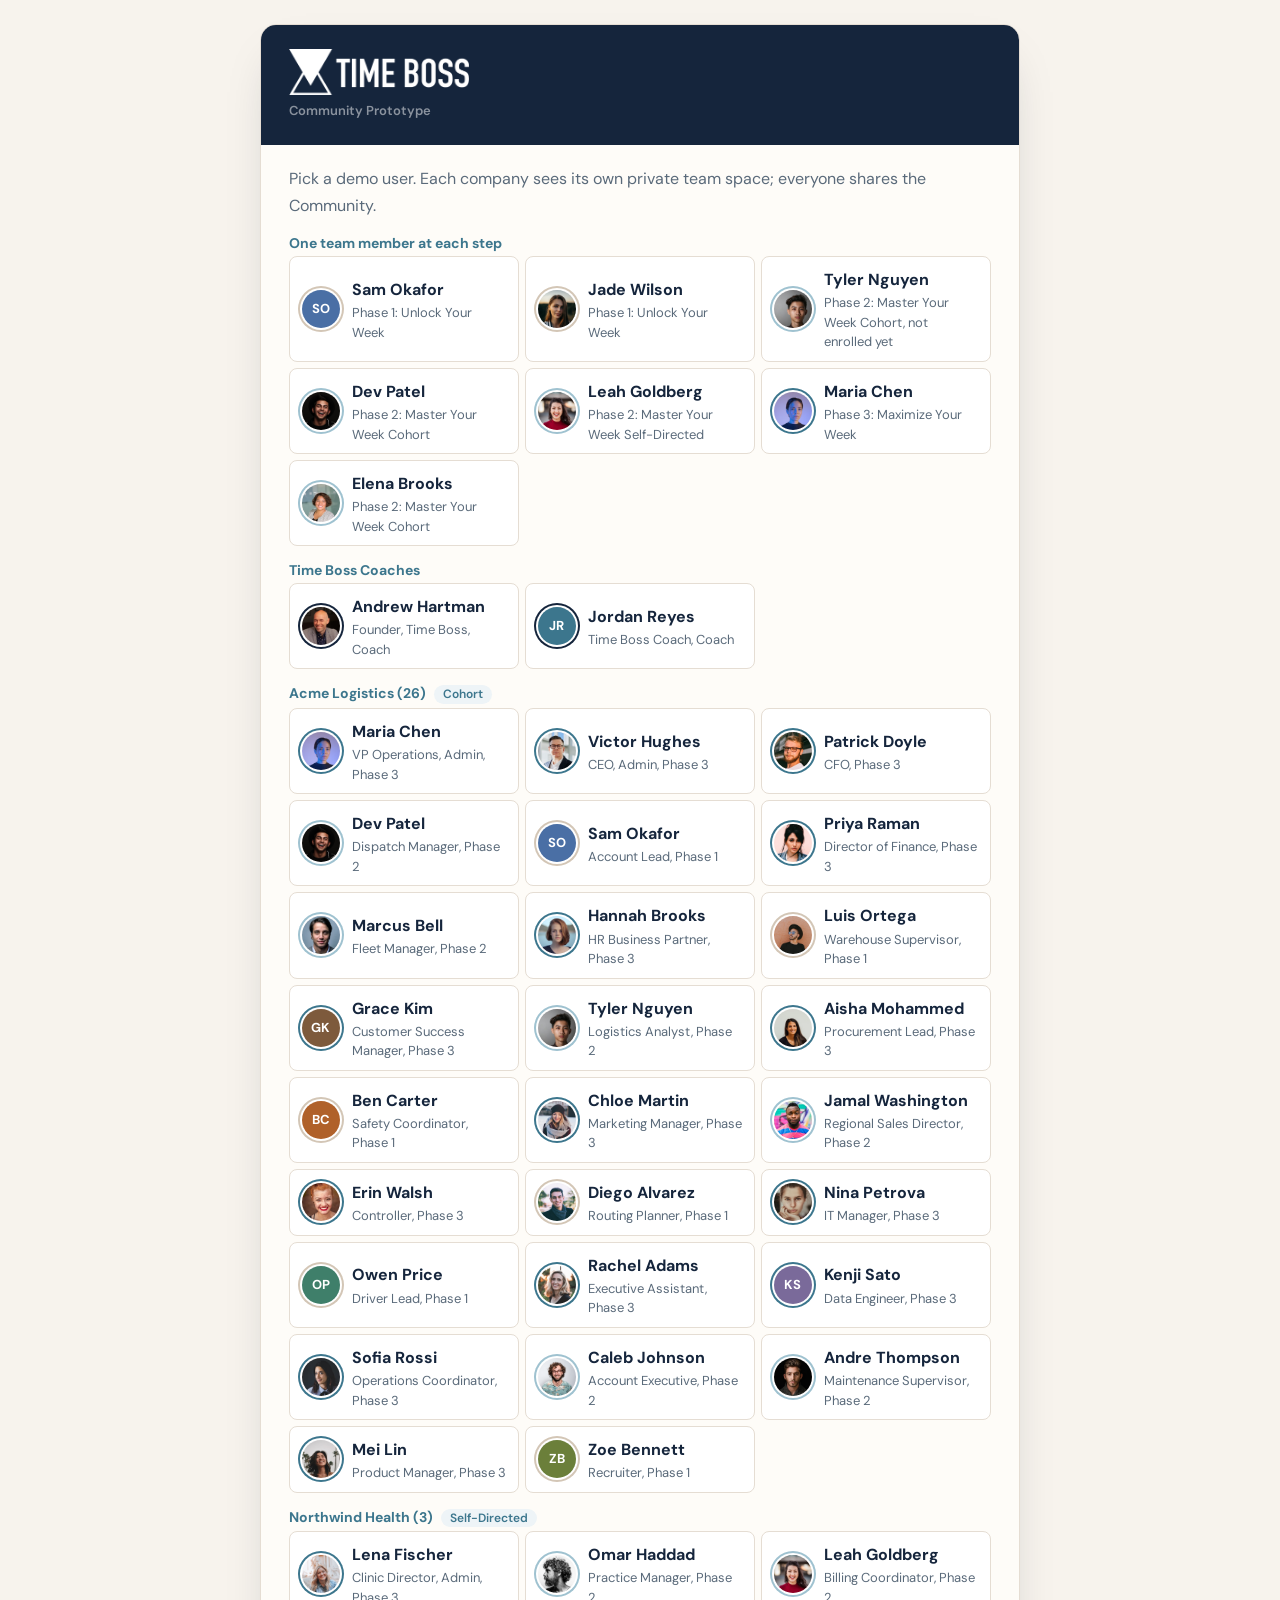
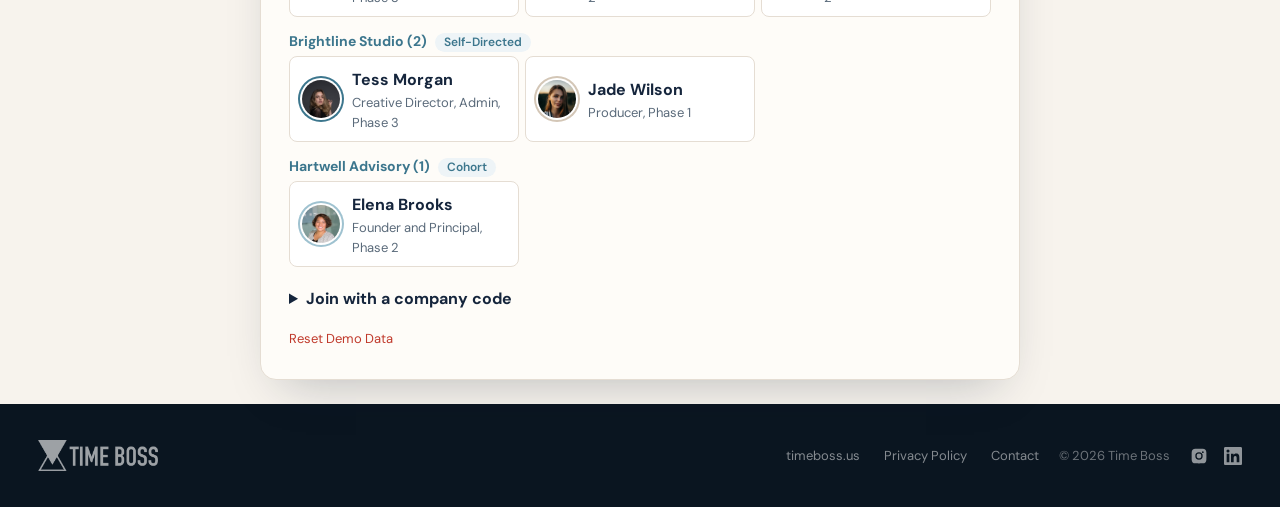
==== timeboss-lms/index.html @ 1c485ba9 "Bump asset version for publish Co-Authored-By: Claude Opus 5.5 <noreply@anthropic.com>" ====
<!doctype html>
<html lang="en">
<head>
  <meta charset="utf-8">
  <meta name="viewport" content="width=device-width, initial-scale=1">
  <title>Time Boss Community, Option C</title>
  <meta name="description" content="Time Boss community, courses, live events, and planning tools. Prototype.">
  <!-- Same favicons as www.timeboss.us -->
  <link rel="icon" type="image/png" sizes="32x32" href="assets/favicon-32x32.png">
  <link rel="icon" type="image/png" sizes="16x16" href="assets/favicon-16x16.png">
  <link rel="apple-touch-icon" sizes="180x180" href="assets/apple-touch-icon.png">
  <link rel="preconnect" href="https://fonts.googleapis.com">
  <link rel="preconnect" href="https://fonts.gstatic.com" crossorigin>
  <link href="https://fonts.googleapis.com/css2?family=Playfair+Display:ital,wght@0,700;0,800;1,700;1,800&family=DM+Sans:ital,opsz,wght@0,9..40,300..700;1,9..40,300..400&display=swap" rel="stylesheet">
  <link rel="stylesheet" href="styles.css?v=8c0fc69">
</head>
<body>
  <div id="app"></div>
  <div id="toast" role="status"></div>
  <script src="data.js?v=8c0fc69"></script>
  <script src="app.js?v=8c0fc69"></script>
</body>
</html>
---- timeboss-lms/styles.css ----
/* Brand tokens matched to the live site (www.timeboss.us/styles.css, "Editorial Warmth" v4) */
:root {
  --gap: 27px; /* space between containers */
  --bg: #F7F3ED;
  --card: #FEFCF8;
  --ink: #15253c;
  --heading: #15253c;
  --muted: #5a6a7a;
  --line: #E5DDD3;
  --line-strong: #d3c6b6;
  --navy: #15253c;
  --navy-deep: #0a1520;
  --navy-2: #1f2f44;
  --teal: #3c768d;
  --teal-2: #9fc2d0;
  --teal-hover: #4a8aa3;
  --teal-soft: #EEF4F7;
  --warm-accent: #E8D9C8;
  --paper: #F5EFE4;
  --good: #3c768d;
  --danger: #c0392b;
  --radius: 16px;
  --font-body: "DM Sans", system-ui, sans-serif;
  --font-head: "Playfair Display", Georgia, serif;
  --font-label: var(--font-body);
  --shadow: 0 1px 2px rgba(14, 27, 46, .04);
  --shadow-hover: 0 22px 48px -22px rgba(14, 27, 46, .28);
}
* { box-sizing: border-box; }
body { margin: 0; font: 16px/1.7 var(--font-body); color: var(--ink); background: var(--bg); -webkit-font-smoothing: antialiased; }
a { color: var(--teal); text-decoration: none; }
/* The serif headline face is for page titles (h1) only; every other heading uses the sans */
h1, h2, h3, h4 { margin: 0 0 .3em; line-height: 1.2; color: var(--heading); font-family: var(--font-body); font-weight: 700; letter-spacing: -.01em; }
h1 { font-family: var(--font-head); line-height: 1.15; font-size: clamp(28px, 3.4vw, 44px); font-weight: 800; }
h3 { font-size: 18px; font-weight: 700; }
h4 { font-weight: 700; font-family: var(--font-body); letter-spacing: 0; }
p { margin: 0 0 .8em; }
small { display: block; font-size: 13px; color: var(--muted); line-height: 1.5; }
.muted { color: var(--muted); }
.center { text-align: center; }
.sm { font-size: 13px; }
.grow { flex: 1; }
.row { display: flex; gap: 10px; align-items: center; flex-wrap: wrap; }
.between { justify-content: space-between; }
.stack { display: grid; gap: 8px; }
.eyebrow { display: inline-block; font-size: 14px; font-weight: 600; color: var(--teal); margin-bottom: 10px; }
.ic { width: 20px; height: 20px; stroke: currentColor; fill: none; stroke-width: 1.6; stroke-linecap: round; stroke-linejoin: round; flex: none; }

/* layout */
#app:not(.logged-out) { display: grid; grid-template-columns: 288px 1fr; min-height: 100vh; }
/* Wide screens: the sidebar and content stay together as one centered column, like x.com */
@media (min-width: 761px) { #app:not(.logged-out) { max-width: 1488px; margin: 0 auto; } }
/* Past that width, paint the gap left of the sidebar navy so the sidebar reaches the screen edge */
@media (min-width: 1489px) {
  body:has(#app:not(.logged-out)) { background: linear-gradient(to right, var(--navy) calc((100% - 1488px) / 2 + 1px), var(--bg) 0); }
  /* and carry the footer band to the right edge */
  html { overflow-x: clip; }
  .site-footer { position: relative; }
  .site-footer::after { content: ""; position: absolute; top: 0; bottom: 0; left: 100%; width: calc((100vw - 1488px) / 2); background: var(--navy-deep); }
}
.content { display: flex; flex-direction: column; min-width: 0; }
.topbar { display: none; }
.sidebar { background: var(--navy); color: rgba(255, 255, 255, .7); padding: 34px 14px 16px; position: sticky; top: 0; height: 100vh; overflow-y: auto; display: flex; flex-direction: column; gap: 14px; }
.brand { display: flex; gap: 10px; align-items: center; color: #fff; }
.brand b { display: block; font-family: var(--font-label); font-size: 17px; font-weight: 800; letter-spacing: .08em; line-height: 1.1; }
.brand small { color: rgba(255, 255, 255, .5); font-size: 12px; letter-spacing: .04em; }
.brand .logo { width: 36px; height: 36px; border-radius: 8px; background: var(--teal); display: grid; place-items: center; color: #fff; }
.brand .logo .ic { width: 22px; height: 22px; }
.brand-wrap { padding: 0 6px; margin-bottom: 16px; }
/* Let the sidebar scroll rather than squeeze (and clip) the cards inside it */
.sidebar > * { flex-shrink: 0; }
@supports (height: 100dvh) { .sidebar { height: 100dvh; } }
.brand-img { width: 160px; height: auto; display: block; }
.brand-sub { color: rgba(255, 255, 255, .5); font-size: 13px; font-weight: 600; margin-top: 6px; }
.login-top { background: var(--navy); margin: -28px -28px 20px; padding: 24px 28px; }
.login-top .brand-img { width: 180px; }
nav { display: grid; gap: 2px; }
nav a { color: rgba(255, 255, 255, .7); padding: 9px 14px; border-radius: 100px; display: flex; gap: 12px; align-items: center; font-weight: 500; font-size: 15px; line-height: 1.3; }
nav a .ic { color: var(--teal-2); }
nav a span { overflow: hidden; text-overflow: ellipsis; white-space: nowrap; }
nav a:hover { background: rgba(255, 255, 255, .06); color: #fff; }
nav a.active { background: var(--teal); color: #fff; }
nav a.active .ic { color: #fff; }
.navlabel { font-size: 13px; font-weight: 600; color: rgba(255, 255, 255, .45); margin: 14px 12px 4px; }
.me { display: flex; gap: 10px; align-items: center; border-top: 1px solid rgba(255, 255, 255, .08); padding-top: 14px; margin-top: auto; }
.me b { color: #fff; display: block; font-size: 14px; }
.me small { color: rgba(255, 255, 255, .5); font-size: 12px; }
.me button { margin-left: auto; color: rgba(255, 255, 255, .7); }
main { padding: 36px clamp(16px, 3vw, 48px) 64px; max-width: 1200px; width: 100%; flex: 1; }

/* components */
.card { background: var(--card); border: 1px solid var(--line); border-radius: var(--radius); padding: 24px; box-shadow: var(--shadow); margin-bottom: var(--gap); transition: border-color .2s, box-shadow .2s; }
.grid { display: grid; gap: var(--gap); margin-bottom: var(--gap); }
.grid > .card { margin: 0; }
.grid.two { grid-template-columns: repeat(2, minmax(0, 1fr)); }
.grid.three { grid-template-columns: repeat(3, minmax(0, 1fr)); }
.grid.stats { grid-template-columns: repeat(4, minmax(0, 1fr)); }
.page-head { display: flex; justify-content: space-between; align-items: flex-end; gap: 16px; margin-bottom: 24px; }
.section { font-size: 15px; font-weight: 700; color: var(--heading); margin: 36px 0 14px; }
.back { display: inline-block; margin-bottom: 14px; font-weight: 700; }

.btn, button { font: inherit; cursor: pointer; border: 0; }
/* .btn = site .btn-primary (navy pill, teal hover); .btn.accent = site .btn-white for dark panels */
.btn { display: inline-flex; align-items: center; gap: 6px; background: var(--navy); color: #fff; padding: 12px 26px; border-radius: 100px; font-weight: 600; font-size: 15px; transition: background .2s; }
.btn:hover { background: var(--teal); }
.btn.accent { background: #fff; color: var(--navy); font-weight: 700; }
.btn.accent:hover { background: var(--teal-soft); }
.btn.big { padding: 16px 36px; font-size: 15px; }
.btn.sm { padding: 8px 18px; font-size: 13.5px; }
.btn.ghost, button.ghost { background: transparent; color: var(--heading); border: 1px solid var(--line-strong); padding: 10px 22px; border-radius: 100px; font-weight: 600; }
.btn.ghost:hover, button.ghost:hover { background: var(--teal-soft); }
button.ghost.sm { padding: 5px 14px; font-size: 13px; }
.sidebar button.ghost { border-color: rgba(255, 255, 255, .2); color: rgba(255, 255, 255, .7); }
.sidebar button.ghost:hover { background: rgba(255, 255, 255, .08); }
.danger { color: var(--danger) !important; }
button.link { background: none; padding: 0; margin-top: 16px; font-size: 13px; }
.liked { color: var(--danger) !important; border-color: #ecc3be !important; }

input, textarea, select { font: inherit; font-size: 15px; width: 100%; padding: 11px 13px; border: 1px solid var(--line); border-radius: 8px; background: #fff; color: var(--ink); }
input:focus, textarea:focus, select:focus { outline: 3px solid rgba(60, 118, 141, .14); border-color: var(--teal); }
label { display: block; font-weight: 700; font-size: 14px; color: var(--heading); margin-bottom: 16px; }
label input, label textarea { margin-top: 6px; font-weight: 400; }
input[type=range] { padding: 0; accent-color: var(--teal); border: 0; }
output { color: var(--teal); font-weight: 900; }

.avatar { width: 38px; height: 38px; border-radius: 50%; display: inline-grid; place-items: center; color: #fff; font-size: 13px; font-weight: 700; flex: none; letter-spacing: .02em; }
.avatar.sm { width: 24px; height: 24px; font-size: 10px; vertical-align: middle; }
.avatar.lg { width: 64px; height: 64px; font-size: 22px; }
.avatar.ring-p1 { box-shadow: 0 0 0 2px var(--gap, var(--card)), 0 0 0 4px #d3c6b6; }
.avatar.ring-p2 { box-shadow: 0 0 0 2px var(--gap, var(--card)), 0 0 0 4px var(--teal-2); }
.avatar.ring-p3 { box-shadow: 0 0 0 2px var(--gap, var(--card)), 0 0 0 4px var(--teal); }
.avatar.ring-coach { box-shadow: 0 0 0 2px var(--gap, var(--card)), 0 0 0 4px var(--navy); }
.avatar.sm.ring-coach { box-shadow: 0 0 0 1.5px var(--gap, var(--card)), 0 0 0 3px var(--navy); }
.topbar .avatar.ring-coach, .sidebar .avatar.ring-coach, .prompt-card .avatar.ring-coach { box-shadow: 0 0 0 2px var(--navy), 0 0 0 4px rgba(255, 255, 255, .7); }
.avatar.sm[class*="ring-p"] { box-shadow: 0 0 0 1.5px var(--gap, var(--card)), 0 0 0 3px var(--ring, #d3c6b6); }
.avatar.sm.ring-p2 { --ring: var(--teal-2); }
.avatar.sm.ring-p3 { --ring: var(--teal); }
.sidebar .avatar, .prompt-card .avatar, .topbar .avatar { --gap: var(--navy); }
.login .avatar { --gap: #fff; }
.tag { display: inline-block; font-size: 13px; font-weight: 600; padding: 3px 10px; border-radius: 100px; background: var(--teal-soft); color: var(--teal); margin-left: 6px; }
.tag.core { background: var(--navy); color: #fff; margin: 0; }
.tag.mini { margin: 0; }

.bar { height: 6px; background: var(--warm-accent); border-radius: 100px; overflow: hidden; margin: 12px 0 6px; }
.bar span { display: block; height: 100%; background: var(--teal); border-radius: 100px; transition: width .4s; }
.bar.thin { height: 5px; margin: 0; }

.stat b { display: block; font-family: var(--font-body); font-size: clamp(36px, 3.6vw, 48px); font-weight: 800; color: var(--navy); margin: 2px 0 4px; letter-spacing: -.02em; line-height: 1.05; font-variant-numeric: lining-nums; }
.stat .chain { margin: 4px 0 8px; }
.stat .streak-num { display: flex; align-items: baseline; gap: 10px; }
.stat .streak-num span { font-size: 15px; color: var(--muted); }
.stat > span.muted { font-size: 14px; font-weight: 600; color: var(--muted); }
.stat .bar { margin: 6px 0; }
.stat b.stat-word { font-size: clamp(24px, 2.4vw, 32px); margin: 10px 0 8px; }
.stat b.peace-tag.p1 { color: var(--muted); }
.prompt-card { background: var(--navy); color: #fff; border: 0; }
.prompt-card h3, .prompt-card h4 { color: #fff; margin: 8px 0 12px; }
.prompt-card .eyebrow { color: var(--teal-2); }
.prompt-card .muted { color: rgba(255, 255, 255, .55); }
.prompt-card .btn.ghost { color: #fff; border-color: rgba(255, 255, 255, .28); }
.prompt-card .btn.ghost:hover { background: var(--navy-2); }

.list { list-style: none; margin: 4px 0 14px; padding: 0; }
.list li { padding: 10px 0; border-bottom: 1px solid var(--line); }
.list li b { color: var(--heading); }
.list li:last-child { border: 0; }


/* feed */
.feed-wrap { display: grid; grid-template-columns: minmax(0, 1fr) 310px; grid-template-rows: auto 1fr; grid-template-areas: "main glb" "main side"; column-gap: var(--gap); align-items: start; }
.feed-main { grid-area: main; min-width: 0; }
.feed-glb { grid-area: glb; }
.side { grid-area: side; }
/* Community leaderboard: always open beside the feed; collapsed at the top on phones */
.glb-toggle { display: flex; align-items: baseline; gap: 10px; width: 100%; padding: 0; border: 0; background: none; text-align: left; font: inherit; color: inherit; cursor: default; }
.glb-toggle h3 { margin: 0 0 10px; }
.glb-title { display: grid; gap: 2px; }
.glb-toggle .muted { display: none; font-size: 13px; }
.glb-chev { display: none; margin-left: auto; transition: transform .2s; }
.glb .lb-cols { grid-template-columns: 1fr; gap: 6px; }
.lb .grow small { display: block; font-size: 12px; color: var(--muted); font-weight: 500; }
.post-head { display: flex; gap: 12px; align-items: center; margin-bottom: 12px; }
.post-head b { margin-right: 2px; color: var(--heading); }
.post-body p:last-child { margin: 0; }
.post-actions { display: flex; gap: 12px; align-items: center; margin-top: 14px; padding-top: 12px; border-top: 1px solid var(--line); }
.comments { margin-top: 8px; }
.note { display: flex; gap: 10px; padding: 8px 0; font-size: 15px; }
.note-main { min-width: 0; flex: 1; overflow-wrap: anywhere; }
.note-actions { display: flex; gap: 2px; margin: 2px 0 -4px -9px; }
.note-act { display: inline-flex; align-items: center; gap: 5px; min-height: 34px; padding: 4px 9px; border: 0; border-radius: 8px; background: none; color: var(--muted); font: 600 13px/1 var(--font-body); font-variant-numeric: lining-nums tabular-nums; cursor: pointer; }
@media (hover: hover) { .note-act:hover { background: var(--paper); color: var(--heading); } }
.note-act.liked { color: var(--danger); }
.note-replies { margin-left: 44px; }
.note-replies .note { padding: 6px 0; }
.note-replies .note:last-child { padding-bottom: 8px; }
.note-reply-form { margin: 6px 0 2px; }
/* Highlight for the comment a notification opened: inside the comment's own box, so it never covers the replies below */
.note.target { margin: 0 -8px; padding-left: 8px; padding-right: 8px; border-radius: 8px; animation: note-target 2.4s ease-out forwards; }
@keyframes note-target { 0%, 40% { background: var(--teal-soft); } 100% { background: transparent; } }
.replies .note.target { animation-name: note-target-dark; }
@keyframes note-target-dark { 0%, 40% { background: rgba(159, 194, 208, .16); } 100% { background: transparent; } }
.post-time, .post-count { color: inherit; text-decoration: none; }
.post-time:hover, .post-count:hover { text-decoration: underline; }
.view-all { display: inline-block; padding: 6px 0 4px; font-size: 14px; font-weight: 700; }
.past-prompt { display: block; color: inherit; text-decoration: none; }
.past-prompt:hover b { text-decoration: underline; }
.past-prompt small { display: block; }
.detail { max-width: 760px; }
/* Notifications */
.hdr-right { display: flex; align-items: center; gap: 10px; }
.bell { position: relative; display: grid; place-items: center; width: 48px; height: 48px; border-radius: 16px; color: var(--heading); background: var(--card); border: 1px solid var(--line); -webkit-tap-highlight-color: transparent; }
.bell:hover { border-color: var(--line-strong); background: #fff; }
.bell .ic { width: 22px; height: 22px; }
.bell-n { position: absolute; top: -6px; right: -6px; min-width: 20px; height: 20px; padding: 0 5px; box-sizing: border-box; display: grid; place-items: center; border-radius: 100px; background: var(--danger); color: #fff; font: 800 11px/1 var(--font-body); font-variant-numeric: lining-nums tabular-nums; box-shadow: 0 0 0 2px var(--paper); }
.notif-list { padding: 6px; }
.notif { position: relative; display: flex; gap: 12px; align-items: flex-start; padding: 12px 34px 12px 10px; border-radius: 16px; color: var(--ink); text-decoration: none; }
.notif + .notif { margin-top: 2px; }
.notif:hover { background: var(--paper); }
.notif.unread { background: var(--teal-soft); }
.notif-av { position: relative; flex: none; }
.notif-av .avatar { display: grid; }
.notif-ic { position: absolute; right: -5px; bottom: -5px; display: grid; place-items: center; width: 20px; height: 20px; border-radius: 50%; color: #fff; background: var(--teal); box-shadow: 0 0 0 2px var(--card); }
.notif-ic.like { background: var(--danger); }
.notif-ic .ic { width: 11px; height: 11px; stroke: currentColor; fill: none; }
.notif-ic.like .ic { fill: currentColor; }
.notif-main { min-width: 0; display: grid; gap: 3px; font-size: 15px; line-height: 1.4; }
.notif-text b { color: var(--heading); }
.notif-snip { color: var(--muted); display: -webkit-box; -webkit-line-clamp: 2; -webkit-box-orient: vertical; overflow: hidden; }
.notif-dot { position: absolute; right: 14px; top: 50%; width: 9px; height: 9px; margin-top: -4.5px; border-radius: 50%; background: var(--teal); }
.pav-sm { --s: 30px; --b: 15px; --bf: 8.5px; --pw: 58px; }
.pav-sm .avatar { font-size: 11px; }
.comment b { color: var(--heading); }
.company-tile { color: var(--ink); }
.company-tile:hover, .card.course:hover { border-color: var(--line-strong); box-shadow: var(--shadow-hover); }

/* learn */
.course { color: var(--ink); display: flex; flex-direction: column; }
.course h3 { margin-top: 14px; }
.course p { flex: 1; font-size: 15px; }
.lessons { list-style: none; padding: 0; margin: 14px 0 0; }
.lessons a { display: flex; gap: 14px; align-items: center; padding: 14px 6px; border-bottom: 1px solid var(--line); color: var(--ink); }
.lessons a b { color: var(--heading); }
.lessons a:hover { background: var(--paper); }
.check { width: 26px; height: 26px; border-radius: 50%; border: 2px solid var(--line-strong); display: grid; place-items: center; font-size: 13px; flex: none; }
.done .check { background: var(--teal); border-color: var(--teal); color: #fff; }
.lesson { max-width: 780px; padding: 36px; }
.lesson p { font-size: 17px; line-height: 1.75; }
.video { aspect-ratio: 16/9; background: var(--navy); border-radius: 16px; display: grid; place-items: center; color: rgba(255, 255, 255, .5); font-weight: 600; margin: 18px 0 24px; }
.action-box { background: var(--teal-soft); border-radius: 8px; padding: 16px 18px; margin: 24px 0; }
.action-box b { color: var(--heading); font-size: 14px; }
.action-box p { margin: 6px 0 0; font-size: 16px; }

/* events */
.event { display: grid; grid-template-columns: 62px minmax(0, 1fr) auto; gap: 18px; align-items: center; }
.event-actions { display: flex; flex-direction: column; gap: 8px; align-items: stretch; }
.event-actions .btn { justify-content: center; }
.event p { margin: 2px 0; }
.date-chip { width: 62px; text-align: center; background: var(--navy); border-radius: 8px; padding: 10px 0; flex: none; }
.date-chip b { font-family: var(--font-label); font-size: 24px; font-weight: 800; display: block; color: #fff; line-height: 1.1; }
.date-chip small { color: var(--teal-2); font-weight: 600; font-size: 12px; }

/* tools */
.steps-preview { padding-left: 22px; margin: 0 0 20px; }
.steps-preview li { margin-bottom: 12px; }
.steps-preview li::marker { color: var(--teal); font-weight: 800; font-family: var(--font-label); }
.steps-preview b { color: var(--heading); }
.stepper { display: flex; gap: 6px; margin: -8px 0 20px; }
.stepper span { flex: 1; height: 5px; border-radius: 100px; background: var(--warm-accent); }
.stepper .done { background: var(--teal); }
.stepper .cur { background: var(--teal); }
.timer { font: 800 28px/1 var(--font-label); letter-spacing: .02em; background: var(--navy); color: #fff; padding: 12px 16px; border-radius: 8px; font-variant-numeric: tabular-nums; }
.timer.over { background: var(--danger); }
.guide { font-size: 16px; background: var(--teal-soft); border-radius: 8px; padding: 14px 16px; }
.warn { background: #f6ebe0; color: #8a4b1f; border-radius: 8px; padding: 12px 16px; margin-bottom: 16px; font-weight: 700; }
.ai details { margin: 10px 0 14px; }
/* Same as the timeboss.us blog prompt boxes: copy, then "and paste in" the assistant logos */
button.link.ai-preview { display: block; margin: 8px 0 14px; font-size: 15px; font-weight: 700; }
.prompt-modal { width: min(720px, calc(100% - 32px)); padding-bottom: 18px; }
.prompt-text { flex: 1; min-height: 0; overflow: auto; margin: 0 0 14px; padding: 14px 16px; background: var(--paper); border: 1px solid var(--line); border-radius: 8px; font-size: 13.5px; line-height: 1.55; white-space: pre-wrap; overflow-wrap: anywhere; }
.ai-actions { align-items: center; gap: 10px 12px; flex-wrap: wrap; }
.ai-paste { display: inline-flex; align-items: center; gap: 8px; font-size: 14px; color: var(--muted); }
.ai-paste img { height: 34px; width: auto; }
pre { white-space: pre-wrap; font: 12.5px/1.55 ui-monospace, Menlo, monospace; background: var(--paper); border-radius: 8px; padding: 14px; max-height: 320px; overflow: auto; }
summary { cursor: pointer; font-weight: 700; color: var(--heading); }
.run summary { font-weight: 400; }

/* cohort */
.cohort-hero { background: var(--navy); color: #fff; border-radius: 16px; padding: clamp(28px, 5vw, 64px); max-width: 880px; position: relative; overflow: hidden; }
.cohort-hero .eyebrow { color: var(--teal-2); }
.cohort-hero h1 { font-size: clamp(36px, 5.4vw, 68px); color: #fff; line-height: 1.05; letter-spacing: -.02em; }
.cohort-hero .lead { font-size: 18px; color: rgba(255, 255, 255, .7); max-width: 620px; }
.cohort-hero .muted { color: rgba(255, 255, 255, .55); }
.checks { list-style: none; padding: 0; margin: 22px 0 30px; }
.checks li { padding: 7px 0 7px 30px; position: relative; font-weight: 600; }
.checks li::before { content: ""; position: absolute; left: 0; top: 17px; width: 16px; height: 2px; background: var(--teal-2); border-radius: 2px; }

/* login */
.login { min-height: 100vh; display: grid; place-items: center; padding: 24px 16px; background: var(--bg); }
.login-card { border: 1px solid var(--line); box-shadow: var(--shadow-hover); }
.login-card { background: var(--card); border-radius: 16px; padding: 28px; overflow: hidden; width: min(760px, 100%); }
.picks { display: grid; grid-template-columns: repeat(auto-fill, minmax(220px, 1fr)); gap: 6px; }
.login-group { margin-top: 16px; }
.login-group h4 { font-size: 14px; font-weight: 700; color: var(--teal); }
.user-pick { display: flex; gap: 12px; align-items: center; width: 100%; text-align: left; background: #fff; border: 1px solid var(--line); border-radius: 8px; padding: 9px 12px; margin: 0; transition: border-color .2s, box-shadow .2s; }
.user-pick b { color: var(--heading); }
.user-pick:hover { border-color: var(--line-strong); box-shadow: var(--shadow-hover); }
.join { margin-top: 18px; }
.join form { margin-top: 10px; }

/* Habits: the WPM + DRM chains. The one bold element; everything else stays quiet. */
.habits { display: grid; grid-template-columns: 1fr 1fr; margin-bottom: var(--gap); gap: var(--gap); position: relative; }
.habits-half { background: var(--navy); color: #fff; border-radius: var(--radius); padding: 28px 30px; overflow: hidden; } /* Weekly Planning and Daily Review each get their own card */
.habits-half { position: relative; display: flex; flex-direction: column; gap: 10px; }
.habits-count { display: flex; align-items: baseline; gap: 10px; }
.habits-count b { font-family: var(--font-body); font-size: clamp(56px, 6vw, 80px); font-weight: 800; line-height: .9; letter-spacing: -.03em; color: #fff; font-variant-numeric: lining-nums; }
.habits-count span { color: var(--teal-2); font-size: 15px; }
/* Who else ran it: below a rule at the bottom of each habit */
.habits-proof { margin-top: auto; padding-top: 14px; border-top: 1px solid rgba(255, 255, 255, .14); }
.habits-proof:empty { display: none; }
.celebrate h1 + .big-wrap { margin-top: 22px; }
.celebrate .chain-label { margin: -18px 0 26px; text-align: center; } /* the chain above keeps a 28px bottom margin */
.chain-label { display: block; margin-top: -4px; font-size: 13px; color: rgba(255, 255, 255, .6); }
.habits-foot { display: flex; flex-direction: column; align-items: flex-start; gap: 10px; margin-top: 4px; } /* button, then its note underneath, the same in both halves */
.habits-foot small { color: rgba(255, 255, 255, .55); }
.habits .btn { background: #fff; color: var(--navy); }
.habits .btn:hover { background: var(--teal-2); }
.habits .btn.ghost { background: transparent; color: rgba(255, 255, 255, .8); border-color: rgba(255, 255, 255, .25); }
.chain { display: flex; gap: 6px; align-items: center; flex-wrap: wrap; }
.pip { width: 18px; height: 18px; border-radius: 50%; border: 2px solid rgba(255, 255, 255, .22); flex: none; position: relative; }
.pip.on { background: var(--teal-2); border-color: var(--teal-2); }
.pip.on + .pip.on::before { content: ""; position: absolute; right: 100%; top: 50%; width: 8px; height: 2px; background: var(--teal-2); transform: translateY(-50%); }
.pip.now { border-style: dashed; border-color: rgba(255, 255, 255, .55); }
.chain.light .pip { border-color: var(--line-strong); }
.stat .chain { gap: 4px; flex-wrap: nowrap; }
.stat .pip { width: 12px; height: 12px; }
.stat .pip.on + .pip.on::before { width: 4px; }
.chain.light .pip.on { background: var(--teal); border-color: var(--teal); }
.chain.light .pip.on + .pip.on::before { background: var(--teal); }
.chain.light .pip.now { border-color: var(--teal); }

/* Completion moment after a meeting is saved */
.celebrate { background: var(--navy); color: #fff; border-radius: 16px; padding: clamp(32px, 6vw, 64px); text-align: center; max-width: 720px; margin: 0 auto 18px; position: relative; overflow: hidden; }
.celebrate > * { position: relative; }
.celebrate h1 { color: #fff; font-size: clamp(30px, 4vw, 44px); margin-bottom: 6px; }
.celebrate p { color: rgba(255, 255, 255, .72); margin: 0 auto 22px; max-width: 46ch; }
.celebrate .big { font-family: var(--font-body); font-weight: 800; font-size: clamp(96px, 14vw, 160px); line-height: .9; letter-spacing: -.04em; display: block; font-variant-numeric: lining-nums tabular-nums; }
.celebrate .unit { color: var(--teal-2); font-size: 17px; display: block; margin: 6px 0 24px; }
.celebrate .chain { justify-content: center; margin-bottom: 28px; }
.celebrate .pip { width: 22px; height: 22px; }
.celebrate .pip.new { animation: pip-drop .7s cubic-bezier(.2, 1.4, .4, 1) .5s both; }
.celebrate .pip.new::after { content: ""; position: absolute; inset: -8px; border-radius: 50%; border: 2px solid var(--teal-2); opacity: 0; animation: pip-ring .9s ease-out 1s; }
.celebrate .row { justify-content: center; }
.celebrate .btn.ghost { color: #fff; border-color: rgba(255, 255, 255, .3); }
.celebrate .btn.ghost:hover { background: rgba(255, 255, 255, .08); }
.celebrate.settled *, .celebrate.settled *::after { animation: none !important; }
.celebrate.settled .plus-one, .celebrate.settled .milestone { opacity: 1; }
.celebrate .big-wrap { position: relative; display: inline-block; }
.celebrate .plus-one { position: absolute; top: 4px; right: -44px; font-family: var(--font-body); font-size: 22px; font-weight: 800; color: var(--navy); background: var(--teal-2); border-radius: 100px; padding: 4px 10px; opacity: 0; animation: plus-pop 1.4s cubic-bezier(.2, 1.4, .4, 1) .95s forwards; }
@keyframes plus-pop { 0% { opacity: 0; transform: translateY(14px) scale(.4); } 30% { opacity: 1; transform: translateY(-6px) scale(1.1); } 60%, 100% { opacity: 1; transform: translateY(0) scale(1); } }
/* A badge, not a button: outlined, small caps-free label with a medal */
.celebrate .milestone { display: inline-flex; align-items: center; gap: 7px; margin: -10px 0 22px; padding: 5px 12px 5px 8px; border: 1.5px solid var(--teal-2); border-radius: 8px; background: rgba(159, 194, 208, .12); color: var(--teal-2); font: 700 13px/1.2 var(--font-body); letter-spacing: .01em; animation: plus-pop 1s ease-out 1.3s both; }
.celebrate .milestone .ic { width: 17px; height: 17px; stroke-width: 2; }
.confetti { position: absolute; left: 50%; top: 42%; width: 0; height: 0; pointer-events: none; z-index: 2; }
.confetti i { position: absolute; left: 0; top: 0; opacity: 0; animation: confetti-burst 2.6s cubic-bezier(.15, .7, .3, 1) var(--d) forwards; }
@keyframes confetti-burst {
  0% { opacity: 1; transform: translate(0, 0) rotate(0); }
  35% { opacity: 1; transform: translate(var(--x), var(--y)) rotate(calc(var(--r) * .5)); }
  100% { opacity: 0; transform: translate(calc(var(--x) * 1.2), calc(var(--y) + var(--fall))) rotate(var(--r)); }
}
.celebrate .big.bump { animation: bump .45s cubic-bezier(.2, 1.6, .4, 1); }
@keyframes bump { 50% { transform: scale(1.12); color: var(--teal-2); } }
@keyframes pip-drop { from { transform: translateY(-28px) scale(.4); opacity: 0; background: transparent; } }
@keyframes pip-ring { 0% { opacity: .9; transform: scale(.6); } 100% { opacity: 0; transform: scale(1.6); } }
@media (prefers-reduced-motion: reduce) { .celebrate .pip.new, .celebrate .pip.new::after, .celebrate .big.bump, .note.fresh, .note.target { animation: none; } .celebrate .plus-one, .celebrate .milestone { animation: none; opacity: 1; } .confetti { display: none; } }

/* Master Your Week CTA: one look everywhere (sidebar, home, community) */
.myw { background: var(--teal); color: #fff; border-radius: var(--radius); padding: 22px; margin-bottom: var(--gap); position: relative; overflow: hidden; display: flex; flex-direction: column; align-items: flex-start; }
.myw .myw-head { align-self: stretch; font-family: var(--font-body); font-size: 20px; font-weight: 700; color: #fff; padding-bottom: 10px; margin-bottom: 12px; border-bottom: 1px solid rgba(255, 255, 255, .2); position: relative; }
/* The Home phase card's next step uses the same teal Your Next Step panel */
.phase-card .myw { border-radius: 0; margin: 0; padding: 22px 26px 26px; }
.phase-card .myw h2 { color: #fff; }
.phase-card .myw p { color: rgba(255, 255, 255, .85); font-size: 15.5px; }
.myw .btn:not(.accent):not(.ghost) { background: #fff; color: var(--navy); }
.myw .btn:not(.accent):not(.ghost):hover { background: var(--teal-soft); }
.myw .btn.ghost { color: #fff; border-color: rgba(255, 255, 255, .45); background: transparent; }
.myw .btn.ghost:hover { background: rgba(255, 255, 255, .1); }
.myw .bar { background: rgba(255, 255, 255, .25); align-self: stretch; }
.myw .bar span { background: #fff; }
.myw .row { position: relative; z-index: 1; }
.sidebar .myw .myw-head { font-size: 17px; padding-bottom: 8px; margin-bottom: 10px; }
.myw h3 { color: #fff; font-size: 24px; margin: 2px 0 4px; }
.myw p { color: rgba(255, 255, 255, .85); font-size: 14px; margin-bottom: 14px; }
.sidebar .myw { margin: 10px 0 0; padding: 16px; } /* sits right under the menu; the user row stays at the bottom */
.sidebar .myw h3 { font-size: 19px; }
.sidebar .myw p { font-size: 12.5px; }
.myw:not(.phase-body) .cohort-facts { gap: 8px 20px; margin-bottom: 14px; }
.myw:not(.phase-body) .cohort-facts dt { font-size: 11.5px; }
.myw:not(.phase-body) .cohort-facts dd { font-size: 14px; }
.myw:not(.phase-body) .bar { margin-bottom: 14px; }
.grid > .myw { margin: 0; justify-content: center; }

/* footer (mirrors timeboss.us) */
.site-footer { background: var(--navy-deep); padding: 36px clamp(16px, 3vw, 48px); display: flex; align-items: center; justify-content: space-between; flex-wrap: wrap; gap: 20px; }
.footer-logo { margin-right: auto; opacity: .6; }
.footer-logo .brand-img { width: 120px; }
.footer-links { display: flex; gap: 24px; flex-wrap: wrap; justify-content: center; }
.footer-links a { font-size: 13px; color: rgba(255, 255, 255, .5); }
.footer-links a:hover { color: #fff; }
.footer-copy { font-size: 13px; color: rgba(255, 255, 255, .4); white-space: nowrap; }
.footer-social { display: flex; gap: 16px; }
.footer-social a { color: rgba(255, 255, 255, .55); display: inline-flex; }
.footer-social a:hover { color: #fff; }
.footer-social svg { width: 18px; height: 18px; fill: currentColor; }

/* community */
.pinned-label { display: inline-flex; align-items: center; gap: 6px; color: var(--teal-2); font-size: 13px; font-weight: 600; }
.ic.pin { width: 15px; height: 15px; }
.prompt-date { display: block; color: rgba(255, 255, 255, .6); font-size: 13.5px; margin-top: 2px; }
.pinned h3 { font-size: clamp(21px, 2.3vw, 27px); margin: 8px 0 16px; max-width: 30ch; }
/* Writing box: posts, comments, prompt replies */
.compose-row { display: flex; gap: 10px; align-items: flex-start; }
.compose-row .avatar { margin-top: 9px; }
.compose textarea { resize: none; overflow: hidden; line-height: 1.5; max-height: 320px; }
.compose textarea:focus { overflow-y: auto; }
.compose textarea[rows="2"] { min-height: 66px; }
.compose textarea[rows="1"] { min-height: 44px; padding-top: 9px; padding-bottom: 9px; }
.compose-actions { display: flex; justify-content: flex-end; align-items: center; gap: 12px; margin: 8px 0 4px; }
.compose-actions .btn { flex: none; }
.char-count { color: var(--muted); font-size: 12.5px; font-variant-numeric: tabular-nums; }
.char-count.near { color: #b0612a; }
.comment-form { margin-top: 8px; }
/* Writing tools: image, emoji, GIF. Shown while the box is in use */
.compose-field { flex: 1; min-width: 0; display: grid; gap: 8px; }
.compose-actions { position: relative; }
.compose-tools { display: none; gap: 2px; margin: 0 auto 0 26px; } /* icons line up with the text box */
.compose.active .compose-tools, .compose.has-att .compose-tools { display: flex; }
.tool { display: inline-grid; place-items: center; width: 34px; height: 34px; padding: 0; border: 0; border-radius: 8px; background: none; color: var(--teal); cursor: pointer; font: 800 11px/1 var(--font-label); letter-spacing: .04em; }
.tool .ic { width: 19px; height: 19px; }
.tool-gif { border: 1.5px solid currentColor; width: auto; height: 22px; padding: 0 6px; margin: 6px 4px; border-radius: 8px; }
@media (hover: hover) { .tool:hover { background: var(--teal-soft); } .tool-gif:hover { background: var(--teal-soft); } }
.reply-form .tool { color: var(--teal-2); }
@media (hover: hover) { .reply-form .tool:hover { background: rgba(255, 255, 255, .08); } }
.picker { display: grid; gap: 4px; margin: 8px 0 0 34px; padding: 8px; background: var(--card); border: 1px solid var(--line-strong); border-radius: 8px; box-shadow: var(--shadow-hover); }
.picker-emoji { grid-template-columns: repeat(auto-fill, minmax(36px, 1fr)); }
.picker-gif { grid-template-columns: repeat(3, minmax(0, 1fr)); }
.pick-emoji { height: 36px; border: 0; border-radius: 8px; background: none; font-size: 22px; cursor: pointer; }
.pick-gif { padding: 0; border: 0; border-radius: 8px; overflow: hidden; cursor: pointer; background: none; }
.pick-gif img { display: block; width: 100%; aspect-ratio: 8 / 5; object-fit: cover; }
@media (hover: hover) { .pick-emoji:hover { background: var(--teal-soft); } .pick-gif:hover { outline: 2px solid var(--teal); } }
.att-preview { position: relative; width: min(240px, 100%); }
.att-preview:empty { display: none; }
.att-preview .att { margin: 0; }
.att-preview .att img { width: 100%; max-width: none; }
.att-remove { position: absolute; top: 6px; right: 6px; width: 26px; height: 26px; border: 0; border-radius: 50%; background: rgba(10, 21, 32, .75); color: #fff; font-size: 17px; line-height: 1; cursor: pointer; }
.att { margin: 10px 0 2px; width: min(520px, 100%); }
.att img { display: block; width: 100%; height: auto; border-radius: 8px; border: 1px solid var(--line); }
.att-gif, .note .att-gif { width: min(280px, 100%); }
.note .att { width: min(360px, 100%); }
.att img { cursor: zoom-in; }
.att-preview .att img { cursor: default; }
/* Full-screen image view */
.lightbox { position: fixed; inset: 0; z-index: 90; display: grid; grid-template: minmax(0, 1fr) / minmax(0, 1fr); padding: max(16px, env(safe-area-inset-top, 0px)) max(16px, env(safe-area-inset-right, 0px)) max(16px, env(safe-area-inset-bottom, 0px)) max(16px, env(safe-area-inset-left, 0px)); background: rgba(8, 14, 22, .92); cursor: zoom-out; }
.lightbox img { width: 100%; height: 100%; min-height: 0; object-fit: contain; } /* scaled up or down to fill the screen, never cropped */
.lightbox-close { position: absolute; top: max(12px, env(safe-area-inset-top, 0px)); right: max(12px, env(safe-area-inset-right, 0px)); width: 40px; height: 40px; border: 0; border-radius: 50%; background: rgba(255, 255, 255, .14); color: #fff; font-size: 26px; line-height: 1; cursor: pointer; }
.post-box .compose-actions { margin-bottom: 0; }
.reply-form { margin: 24px 0 18px; } /* room around the answer box on the prompt card */
.reply-form textarea { background: rgba(255, 255, 255, .08); border-color: rgba(255, 255, 255, .2); color: #fff; resize: none; overflow: hidden; line-height: 1.5; min-height: 66px; max-height: 320px; }
.reply-form textarea:focus { overflow-y: auto; }
.reply-form textarea::placeholder { color: rgba(255, 255, 255, .5); }
.reply-form .char-count { color: rgba(255, 255, 255, .5); }
.reply-form .char-count.near { color: #f3c98b; }
/* Equal space on both sides of each divider: Reply text to the line, and the line to the next avatar ring */
.replies .note-thread { padding: 9px 0 1px; border-top: 1px solid rgba(255, 255, 255, .08); }
.replies .reply { color: rgba(255, 255, 255, .85); }
.replies .note-act { color: rgba(255, 255, 255, .55); }
@media (hover: hover) { .replies .note-act:hover { background: rgba(255, 255, 255, .08); color: #fff; } }
.replies .note-act.liked { color: #f2a59c; }
.note.fresh { animation: reply-in .5s ease-out; }
@keyframes reply-in { from { opacity: 0; transform: translateY(-6px); background: rgba(159, 194, 208, .15); } }
.replies b { color: #fff; }
.replies small.muted { display: inline; color: rgba(255, 255, 255, .45); }
.replies summary { color: var(--teal-2); font-weight: 600; padding: 10px 0 2px; }
.comment small.meta, .reply small.meta { display: block; margin: 1px 0 3px; font-size: 13px; color: var(--muted); }
.reply small.meta { color: rgba(255, 255, 255, .5); }

/* team space */
.team-grid { display: grid; grid-template-columns: minmax(0, 1fr) 340px; grid-template-areas: "act side"; column-gap: var(--gap); align-items: start; }
.tg-act { grid-area: act; }
.tg-side { grid-area: side; }
.vs-label { display: grid; line-height: 1.3; }
.vs-label small { color: var(--muted); font-size: 13px; }
.act-list { list-style: none; margin: 0; padding: 0; }
.act { display: flex; gap: 12px; align-items: flex-start; padding: 12px 0; }
.act + .act { border-top: 1px solid var(--line); }
.act .av-stack { flex: none; padding-top: 4px; min-width: 40px; }
.act-av { flex: none; }
.act-main { min-width: 0; display: grid; gap: 2px; font-size: 15px; }
.act-main p { margin: 0; color: var(--ink); }
/* Team members table: picture and name on one line with a clear gap */
table.team td.t-name a { display: inline-flex; align-items: center; gap: 10px; vertical-align: middle; }
table.team td.t-name .avatar { flex: none; }
.act-name { color: var(--heading); font-weight: 700; text-decoration: none; }
.act-name:hover { text-decoration: underline; }
.act-snip { color: var(--muted); text-decoration: none; display: -webkit-box; -webkit-line-clamp: 2; -webkit-box-orient: vertical; overflow: hidden; }
.act-when { font-size: 13px; color: var(--muted); text-decoration: none; }
.team-activity .btn { margin-top: 10px; }
.act-group { cursor: pointer; border-radius: 8px; }
@media (hover: hover) { .act-group:hover { background: var(--paper); } }
.act-group .act-main p::after { content: " · See who"; color: var(--teal); font-weight: 600; }
.card-head { display: flex; justify-content: space-between; align-items: center; gap: 12px; margin-bottom: 10px; flex-wrap: wrap; }
.card-head h3 { margin: 0; font-size: 20px; }
.seg { display: flex; width: 100%; border: 1px solid var(--line-strong); border-radius: 100px; padding: 2px; margin-bottom: 8px; }
.seg button { flex: 1; }
.seg button { background: none; padding: 4px 12px; border-radius: 8px; font-size: 12.5px; font-weight: 600; color: var(--muted); }
.seg button.on { background: var(--navy); color: #fff; }
.lb { list-style: none; padding: 0; margin: 0 0 12px; }
.lb-cols { display: grid; grid-template-columns: repeat(auto-fit, minmax(220px, 1fr)); gap: 8px 24px; }
.lb-col .card-hd { margin-bottom: 4px; }
.lb .avatar.sm { width: 30px; height: 30px; font-size: 11px; flex: none; }
.lb-title { display: grid; gap: 2px; margin-bottom: 10px; }
.lb-title h3 { margin: 0; }
.lb-title .muted { font-size: 13px; }
.lb-gap { text-align: center; color: var(--muted); line-height: 1; padding: 4px 0; }
@media (max-width: 760px) { .lb-cols { grid-template-columns: 1fr; gap: 8px; } }
.lb li > * { display: flex; align-items: center; gap: 12px; padding: 10px 6px; border-bottom: 1px solid var(--line); color: var(--ink); font-size: 14.5px; }
.lb li a:hover { background: var(--paper); }
.lb li.you > * { background: var(--teal-soft); border-radius: 8px; font-weight: 700; }
.lb .rank { min-width: 28px; margin-right: 4px; text-align: right; font-family: var(--font-body); font-weight: 800; color: var(--muted); font-size: 15px; font-variant-numeric: lining-nums tabular-nums; }
.lb li:nth-child(-n+3):not(.lb-me) .rank { color: var(--teal); font-size: 16px; }
.lb .lb-me .rank { font-size: 13px; }
.lb .num { width: 42px; flex: none; text-align: right; font-weight: 600; color: var(--muted); font-variant-numeric: tabular-nums; }
.lb .num.hi { color: var(--navy); font-weight: 800; }
.lb .num small { display: inline; font-size: 11px; margin-left: 2px; font-weight: 500; }
.vs { margin: 16px 0 20px; }
.vs .row { flex-wrap: nowrap; font-size: 15px; align-items: baseline; gap: 12px; }
.vs .row > span { white-space: nowrap; }
.vs-bar { position: relative; overflow: visible; margin-top: 8px; }
.vs-bar .avg-fill { background: var(--teal-2); }
.vs-bar i { position: absolute; top: -4px; width: 3px; height: 14px; background: var(--navy); border-radius: 2px; transform: translateX(-1px); }
.vs-bar i::before { content: ""; position: absolute; inset: -6px -8px; } /* bigger hover target for the thin marker */
.table-wrap { overflow-x: auto; margin: 0 -4px; }
/* Team space sub menu: Activity | Manage (company) */
.subnav { display: inline-grid; grid-auto-flow: column; grid-auto-columns: minmax(0, 1fr); gap: 4px; padding: 4px; margin: -6px 0 22px; background: #fff; border: 1px solid var(--line); border-radius: 100px; max-width: 100%; }
.subnav a { padding: 9px 20px; border: 0; border-radius: 100px; font-weight: 700; font-size: 14px; color: var(--muted); text-decoration: none; text-align: center; white-space: nowrap; overflow: hidden; text-overflow: ellipsis; }
.subnav a.on { background: var(--navy); color: #fff; }
@media (hover: hover) { .subnav a:not(.on):hover { color: var(--heading); background: var(--paper); } }
@media (max-width: 760px) { .subnav { display: flex; width: 100%; } .subnav a { flex: 1 1 auto; padding: 10px 14px; } }
.roster-head { display: flex; align-items: center; justify-content: space-between; gap: 12px; }
.roster-head h3 { margin: 0; }
.roster-tools { display: flex; gap: 10px; margin: 14px 0 6px; flex-wrap: wrap; }
.roster-tools input { flex: 1 1 220px; margin: 0; }
.roster-tools select { display: none; margin: 0; }
.th-sort { padding: 0; border: 0; background: none; font: inherit; color: inherit; text-align: left; cursor: pointer; white-space: nowrap; }
.th-sort.on { color: var(--heading); font-weight: 700; }
.t-lab { display: none; }
.admin-bar { display: flex; align-items: center; gap: 8px; margin: 0 0 16px; padding: 10px 14px; border-radius: 12px; background: var(--line); color: var(--heading); font-size: 14px; font-weight: 500; }
.admin-bar .ic { width: 16px; height: 16px; flex: none; }
.sub-lock { display: inline-flex; vertical-align: -2px; margin-left: 6px; cursor: help; }
.th-help { display: inline-grid; place-items: center; width: 15px; height: 15px; margin-left: 3px; border: 1px solid currentColor; border-radius: 50%; font-size: 10px; font-weight: 700; line-height: 1; vertical-align: 1px; cursor: help; }
@media (hover: hover) { .th-sort:hover { color: var(--teal); } }
.pager { display: flex; align-items: center; justify-content: flex-end; gap: 8px; margin-top: 12px; }
.pager .muted { margin-right: auto; font-size: 13px; }
.pager .btn[disabled] { opacity: .4; pointer-events: none; }
.modal.add-users { width: min(900px, calc(100% - 32px)); overflow-y: auto; }
.add-users-body { display: grid; grid-template-columns: minmax(0, 1fr) auto; gap: 28px; }
.add-ai { border-left: 2px solid var(--line-strong); padding-left: 28px; width: 280px; align-self: stretch; }
.add-ai .nowrap { white-space: nowrap; }
.add-ai h3 { margin: 0 0 6px; font-size: 18px; }
.add-ai p { margin: 0 0 14px; font-size: 14px; }
.add-ai img { width: 100%; height: auto; }
@media (max-width: 760px) { .add-users-body { grid-template-columns: 1fr; gap: 18px; } .add-ai { width: auto; border-left: 0; border-top: 2px solid var(--line-strong); padding: 18px 0 16px; } }
.add-users-form .add-one { gap: 12px; flex-wrap: wrap; }
.add-users-form .add-one label { flex: 1 1 200px; }
.add-users-form small { display: block; margin-top: 4px; font-weight: 500; }
table.team { width: 100%; border-collapse: collapse; font-size: 14px; }
table.team th { text-align: left; font-size: 12.5px; font-weight: 600; color: var(--muted); padding: 8px 6px; border-bottom: 1px solid var(--line-strong); white-space: nowrap; }
table.team td { padding: 8px 6px; border-bottom: 1px solid var(--line); white-space: nowrap; font-variant-numeric: tabular-nums; }
table.team td a { color: var(--heading); font-weight: 600; }
table.team td a:hover { color: var(--teal); }
table.team td small { padding-left: 32px; }
table.team td small.t-when { display: block; padding-left: 0; margin-top: 2px; font-size: 12px; color: var(--muted); }
.pct.good { color: var(--teal); font-weight: 700; }
.pct.low { color: var(--danger); font-weight: 700; }
.member-head .row { gap: 16px; flex-wrap: nowrap; }
.member-head h1 { margin: 0; }
.member-head p { margin: 0 0 8px; }
.member-head .phase-pill { font-size: 13px; padding: 4px 12px; display: inline-block; white-space: normal; line-height: 1.35; }
.col-stack { display: grid; gap: 20px; align-content: start; }
.pp-open { width: 14px; height: 14px; border: 1.5px solid var(--line-strong); border-radius: 50%; flex: none; margin: 0 1px; }
.course-row { margin: 10px 0; font-size: 14.5px; }
.course-row .bar { margin-top: 6px; }

/* tools */
.check-row { display: flex; gap: 12px; align-items: flex-start; font-weight: 500; font-size: 15.5px; padding: 13px 14px; border: 1px solid var(--line); border-radius: 8px; background: #fff; margin-bottom: 8px; cursor: pointer; transition: border-color .15s, background .15s; }
.check-row input { width: 20px; height: 20px; margin: 1px 0 0; accent-color: var(--teal); flex: none; }
.check-row:has(input:checked) { border-color: var(--teal); background: var(--teal-soft); }
.steps-preview .phase-label { list-style: none; margin: 20px 0 8px -22px; font-family: var(--font-body); font-size: 19px; font-weight: 700; color: var(--teal); }
.steps-preview .phase-label:first-child { margin-top: 0; }
.share-btn { margin-bottom: 18px; }
details.run { padding: 9px 0; border-bottom: 1px solid var(--line); }
details.run summary small { display: inline; margin-left: 6px; }
.card details.run:last-child { border: 0; }
/* History rows that are their own cards keep the card padding on the sides */
details.card.run { padding: 14px 20px; margin-bottom: 10px; }
details.card.run summary { cursor: pointer; }
.tool-intro { display: flex; gap: 16px; align-items: center; justify-content: space-between; flex-wrap: wrap; margin-bottom: 18px; }

/* office hours */
.calendly { padding: 0; overflow: hidden; }
.calendly iframe { display: block; width: 100%; height: 760px; border: 0; }

/* keyboard focus */
a:focus-visible, button:focus-visible, summary:focus-visible { outline: 3px solid var(--teal-2); outline-offset: 2px; border-radius: 8px; }

/* Phases: 1 Unlock Your Week Workshop → 2 Master Your Week Cohort → 3 Maximize Your Week */
.card.phase-card { padding: 0; overflow: hidden; }
.phase-track { list-style: none; margin: 0; padding: 0; display: grid; grid-template-columns: repeat(3, 1fr); border-bottom: 1px solid var(--line); background: var(--paper); }
.phase-title { display: flex; align-items: center; gap: 10px; padding: 14px 20px; font-weight: 700; color: var(--heading); border-bottom: 1px solid var(--line); }
.phase-title .ic { color: var(--teal); }
.phase-track li { position: relative; color: var(--muted); }
.phase-btn { display: flex; gap: 12px; align-items: center; width: 100%; height: 100%; padding: 16px 20px; border: 0; background: none; font: inherit; color: inherit; text-align: left; cursor: pointer; }
@media (hover: hover) { .phase-track li:not(.selected) .phase-btn:hover { background: rgba(255, 255, 255, .55); } }
.phase-track li + li { border-left: 1px solid var(--line); }
.phase-track li.selected { background: var(--card); color: var(--ink); }
.phase-name { display: flex; flex-direction: column; min-width: 0; }
.phase-name b { font-size: 14.5px; line-height: 1.25; color: inherit; }
.phase-track li.selected .phase-name b { color: var(--heading); }
.phase-name small { font-size: 12.5px; }
.phase-track li.selected .phase-name small { color: var(--teal); font-weight: 600; }
.phase-n { flex: none; width: 30px; height: 30px; border-radius: 50%; display: inline-grid; place-items: center; font-family: var(--font-body); font-weight: 700; font-size: 14px; line-height: 1; font-variant-numeric: lining-nums tabular-nums; border: 2px solid var(--line-strong); color: var(--muted); background: var(--card); }
.done > .phase-n, .done .phase-n { background: var(--teal); border-color: var(--teal); color: #fff; font-family: var(--font-body); font-size: 14px; }
.current > .phase-n, .current .phase-n { background: var(--navy); border-color: var(--navy); color: #fff; }
.phase-body { padding: 24px 26px 26px; }
.phase-body h2 { font-size: clamp(24px, 2.6vw, 32px); margin-bottom: 8px; }
.phase-body p { color: var(--muted); max-width: 64ch; }
.phase-body .bar { max-width: 420px; margin-bottom: 18px; }
.phase-body .row { gap: 10px; }
.prompt-cta { align-items: center; gap: 14px; margin-top: 4px; }
/* Space under the question matches the card's bottom padding */
.prompt-card > h3 { margin-bottom: 0; }
.prompt-card > .prompt-cta { margin-top: 24px; }
@media (max-width: 760px) { .prompt-card > .prompt-cta { margin-top: 20px; } }
.prompt-cta .muted { font-size: 14px; }
/* Private team space marker under the company name */
.private-team { margin: 4px 0 0; font-size: 14px; }
.cohort-facts { display: flex; flex-wrap: wrap; gap: 10px 28px; margin: 0 0 20px; }
.cohort-facts div { display: grid; gap: 2px; }
.cohort-facts dt { font-size: 13px; font-weight: 600; color: rgba(255, 255, 255, .7); }
.cohort-facts dd { margin: 0; font-size: 17px; font-weight: 700; color: #fff; font-variant-numeric: lining-nums; }

/* Courses page, one section per phase */
.level { margin: 0 0 34px; }
.level-head { display: flex; align-items: center; gap: 14px; font-size: clamp(22px, 2.4vw, 28px); line-height: 1.15; margin: 0 0 14px; }
.level-title { display: flex; flex-direction: column; gap: 4px; min-width: 0; }
.level-head small { display: inline-block; font-family: var(--font-body); font-size: 13px; font-weight: 600; color: var(--teal); background: var(--teal-soft); padding: 3px 10px; border-radius: 100px; letter-spacing: 0; }
.level.ahead .level-head { color: var(--muted); }
.level-note { margin: -4px 0 14px; }
.sublevel { font-size: 17px; margin: 18px 0 10px; color: var(--muted); font-family: var(--font-body); font-weight: 600; letter-spacing: 0; }
.level-cohort { display: flex; justify-content: space-between; align-items: center; gap: 18px; flex-wrap: wrap; margin: 0 0 14px; }
.level-cohort p { margin: 0; }
.course.locked { opacity: .62; background: var(--paper); box-shadow: none; cursor: not-allowed; }
.course.locked h3 { color: var(--muted); }
.ic.lock { width: 14px; height: 14px; vertical-align: -2px; }
.ic.lock.big { width: 36px; height: 36px; color: var(--teal); margin-bottom: 8px; }
.locked-card { text-align: center; max-width: 560px; margin: 0 auto; }
.locked-card .myw { text-align: left; margin: 18px 0 0; }
.phase-pill { display: inline-block; font-size: 12px; font-weight: 600; padding: 2px 9px; border-radius: 100px; background: var(--paper); color: var(--muted); border: 1px solid var(--line); }
.phase-pill.p2 { background: var(--teal-soft); color: var(--teal); border-color: transparent; }
.phase-pill { white-space: nowrap; }
.phase-pill.p3 { background: var(--teal); color: #fff; border-color: transparent; }
.course .series { margin: -2px 0 8px; color: var(--teal); font-weight: 600; }
.course .series + .course.locked .series { color: var(--muted); }
.lesson-question { font-family: var(--font-body); font-size: clamp(19px, 2vw, 22px); font-weight: 600; color: var(--teal); line-height: 1.35; margin: 4px 0 0; max-width: 36ch; }
.level .grid { margin-top: 0; }
.demo-link { color: rgba(255, 255, 255, .55); text-decoration: underline; text-underline-offset: 3px; margin-top: 18px; }

/* Habits locked until Master Your Week */
nav a.locked { color: rgba(255, 255, 255, .45); }
nav a.locked .ic:first-child { color: rgba(159, 194, 208, .5); }
.nav-lock { margin-left: auto; width: 14px; height: 14px; color: rgba(255, 255, 255, .4); }
.level-sub { display: flex; align-items: center; flex-wrap: wrap; row-gap: 4px; font-family: var(--font-body); font-size: 15px; font-weight: 500; color: var(--muted); letter-spacing: 0; }
.level-sub small { margin-left: 10px; }
.sr-only { position: absolute; width: 1px; height: 1px; overflow: hidden; clip: rect(0 0 0 0); white-space: nowrap; }

/* Locked features: a dimmed example of the real thing with the lock message on top */
.locked-wrap { position: relative; margin-bottom: var(--gap); }
.locked-preview { filter: blur(1.5px) saturate(.7); opacity: .55; pointer-events: none; user-select: none; }
.locked-preview .habits, .locked-preview .events-card { margin-bottom: 0; }
/* The example is blurred, which softens its outer edge; draw a crisp outline over it */
.habits-lock::after, .events-lock::after { content: ""; position: absolute; inset: 0; border-radius: var(--radius); pointer-events: none; }
.events-lock::after { border: 1.5px solid #b9aa97; }
.habits-lock::after { border: 1.5px solid #0f1b2c; }
.locked-overlay { position: absolute; inset: 0; display: grid; place-items: center; padding: 20px; }
.locked-msg { background: var(--card); border: 1.5px solid #b9aa97; border-radius: var(--radius); box-shadow: var(--shadow-hover); padding: 24px 26px; max-width: 460px; text-align: center; }
.locked-msg h2 { font-size: clamp(21px, 2.3vw, 26px); margin: 10px 0 8px; }
.locked-msg p { font-size: 15px; margin-bottom: 16px; }
.locked-badge { display: inline-flex; align-items: center; gap: 6px; font-size: 13px; font-weight: 600; color: var(--teal); background: var(--teal-soft); padding: 4px 12px; border-radius: 100px; }
.habits-lock .locked-preview { filter: blur(.6px) saturate(.8); opacity: .8; }
/* Locked examples: the message floats near the top, the example shows below it */
.habits-lock .locked-overlay, .events-lock .locked-overlay { place-items: start center; padding: 64px 20px 20px; }
.habits-lock .locked-preview .habits { min-height: 260px; }
.habits-lock .locked-msg { display: flex; align-items: center; gap: 16px; text-align: left; max-width: none; padding: 14px 16px 14px 20px; flex-wrap: wrap; justify-content: center; }
.habits-lock .locked-msg h2 { font-size: 19px; margin: 0; }
.habits-lock .locked-msg .btn { flex: none; }
.locked-wrap.page .locked-preview { max-height: 760px; overflow: hidden; -webkit-mask-image: linear-gradient(#000 70%, transparent); mask-image: linear-gradient(#000 70%, transparent); }
.locked-wrap.page .locked-overlay { place-items: start center; padding-top: 140px; }

/* Who ran it: avatar stack, count, View all */
.proof { display: flex; align-items: center; gap: 10px; flex-wrap: wrap; margin: 4px 0 16px; font-size: 14.5px; color: var(--ink); }
.proof .proof-text { flex: 1; min-width: 180px; }
.proof.center { justify-content: center; text-align: center; margin: 4px 0 14px; }
.proof.center .proof-text { flex: 0 1 auto; min-width: 0; color: var(--muted); font-size: 14px; }
.av-stack { display: inline-flex; align-items: center; }
.av-stack .avatar { margin-left: -4px; --gap: var(--card); }
.av-stack .avatar:first-child { margin-left: 0; }
.stack-more { margin-left: -4px; height: 24px; min-width: 24px; padding: 0 6px; border-radius: 100px; display: inline-grid; place-items: center; font-size: 10.5px; font-weight: 700; background: var(--paper); color: var(--heading); border: 1.5px solid var(--card); }
.proof-all { display: inline; margin: 0 0 0 2px; padding: 0; white-space: nowrap; font-size: 14px; font-weight: 600; color: var(--teal); text-decoration: underline; text-underline-offset: 3px; }
.proof.compact { flex-direction: column; align-items: flex-start; margin: 2px 0 0; font-size: 13.5px; color: rgba(255, 255, 255, .78); gap: 8px; } /* faces above the line, the same in both halves */
.proof.compact .proof-text { min-width: 0; }
.proof.compact .av-stack .avatar { --gap: var(--navy); }
.proof.compact .stack-more { background: rgba(255, 255, 255, .12); color: #fff; border-color: var(--navy); }
.proof .proof-all { margin: 0 0 0 2px; line-height: inherit; vertical-align: baseline; }
.proof.compact .proof-all { color: var(--teal-2); font-size: 13.5px; }
.modal-backdrop { position: fixed; inset: 0; background: rgba(10, 21, 32, .55); z-index: 60; }
.modal { position: fixed; z-index: 61; left: 50%; top: 50%; transform: translate(-50%, -50%); width: min(560px, calc(100% - 32px)); max-height: min(720px, calc(100dvh - 48px)); display: flex; flex-direction: column; background: var(--card); border-radius: var(--radius); box-shadow: 0 30px 80px -20px rgba(10, 21, 32, .5); padding: 22px 22px 8px; }
.photo-modal { width: auto; align-items: center; gap: 14px; padding: 28px; }
.photo-modal b { color: var(--heading); font-size: 18px; }
.avatar.xxl { width: min(288px, 70vw); height: min(288px, 70vw); font-size: min(96px, 23vw); }
.pp-photo { padding: 0; border: 0; background: none; border-radius: 50%; cursor: zoom-in; flex: none; }
.modal-head { display: flex; justify-content: space-between; align-items: flex-start; gap: 12px; margin-bottom: 12px; }
.modal-head h2 { font-size: clamp(20px, 2.4vw, 24px); margin: 0; }
.modal .seg { margin-bottom: 10px; }
.ran-list { list-style: none; margin: 0 -22px; padding: 0 22px 12px; overflow-y: auto; }
.ran-list li { display: flex; gap: 12px; align-items: flex-start; padding: 11px 0; border-bottom: 1px solid var(--line); }
.ran-list li b { color: var(--heading); }
/* Lock scrolling on the page itself, not the body, so the sticky sidebar stays put */
html:has(> body.modal-open), html:has(> body.lightbox-open) { overflow: hidden; }

/* Profile menu (top right) */
.content-top { display: flex; justify-content: flex-end; padding: 16px clamp(16px, 3vw, 48px) 0; max-width: 1200px; }
.content-top + main { padding-top: 8px; }
/* Desktop: the bell and profile sit on the page title's row instead of a row of their own */
@media (min-width: 1081px) {
  .content { position: relative; }
  .content-top { position: absolute; top: 0; left: 0; right: 0; z-index: 20; padding-top: 16px; pointer-events: none; }
  .content-top .hdr-right { pointer-events: auto; }
  /* Title capitals, bell and profile center on the sidebar logo (center 55px); the title size follows h1 */
  .content-top + main { padding-top: calc(55px - .634 * clamp(28px, 3.4vw, 44px)); }
  .content-top + main > .page-head:first-child { padding-right: 190px; }
  .content-top + main > :first-child:not(.page-head) { margin-top: 81px; } /* pages without a title start below the profile */
}
.pm { position: relative; }
/* The profile button is one outlined box around the picture, its numbers, and the arrow */
.pm-btn { display: flex; align-items: center; gap: 8px; padding: 12px 8px 8px; /* extra top: the avatar ring draws 4px outside the picture */ border-radius: 16px; color: var(--heading); background: var(--card); border: 1px solid var(--line); -webkit-tap-highlight-color: transparent; }
.pm-btn:hover, .pm-btn[aria-expanded="true"] { border-color: var(--line-strong); background: #fff; }
.pm-chev { width: 16px; height: 16px; }
.pav.pav-menu-av { --s: 36px; --b: 16px; --bf: 9px; gap: 3px; width: auto; }
.pav.pav-menu-av .pbs { gap: 2px; }
.pm-menu { position: absolute; right: 0; top: calc(100% + 8px); z-index: 50; width: 260px; background: var(--card); border: 1px solid var(--line); border-radius: 16px; box-shadow: 0 22px 48px -18px rgba(14, 27, 46, .35); padding: 8px; display: grid; }
.pm-who { display: flex; gap: 10px; align-items: center; padding: 8px 10px 12px; border-bottom: 1px solid var(--line); margin-bottom: 6px; }
.pm-who b { color: var(--heading); display: block; font-size: 14.5px; }
.pm-who small { overflow-wrap: anywhere; }
.pm-menu a, .pm-menu .pm-item { display: block; text-align: left; padding: 10px 12px; border-radius: 8px; color: var(--ink); font-weight: 500; background: none; font-size: 15px; }
.pm-menu a:hover, .pm-menu .pm-item:hover { background: var(--paper); }
.avatar.photo { background-size: cover !important; background-position: center !important; }
.avatar.xl { width: 96px; height: 96px; font-size: 32px; }
.avatar.md { width: 40px; height: 40px; font-size: 13px; }
.avatar.lgp { width: 48px; height: 48px; font-size: 16px; }
/* Profile picture with three badges beneath it: phase (left), Weekly Planning Meeting streak (middle, set a little lower), Daily Review Meeting streak (right) */
/* Fixed column width per size so names and text line up whatever the badges hold */
.pav { display: inline-flex; flex-direction: column; align-items: center; gap: 5px; flex: none; align-self: flex-start; --s: 38px; --b: 18px; --bf: 10px; width: var(--pw, 64px); }
.pav-md { --s: 40px; --pw: 66px; }
.pav-lgp { --s: 50px; --b: 20px; --bf: 11px; --pw: 74px; }
.pav-lg { --s: 72px; --b: 24px; --bf: 12.5px; --pw: 90px; }
.pav .avatar { display: grid; width: var(--s); height: var(--s); }
.pav-lgp .avatar { font-size: 16px; }
.pav-lg .avatar { font-size: 24px; }
.pbs { display: flex; align-items: flex-start; gap: 3px; }
.pb { display: inline-grid; place-items: center; min-width: var(--b); height: var(--b); padding: 0 4px; box-sizing: border-box; border-radius: 100px; font-size: var(--bf); font-weight: 800; line-height: 1; font-family: var(--font-body); font-variant-numeric: lining-nums tabular-nums; color: #fff; background: var(--navy); }
.pb-c { margin-top: 4px; }
/* Always circles; three-digit streaks shrink to fit */
.pb:not(.coach-pb) { width: var(--b); min-width: 0; padding: 0; }
.pb.pb-3 { font-size: calc(var(--bf) - 2.5px); letter-spacing: -.03em; }
.tip { position: fixed; z-index: 100; max-width: 240px; padding: 7px 10px; border-radius: 8px; background: var(--navy); color: #fff; font: 500 13px/1.35 var(--font-body); box-shadow: 0 10px 24px -10px rgba(14, 27, 46, .45); pointer-events: none; }
.tip[hidden] { display: none; }
.pb.phase.p1 { background: #ece3d8; color: var(--heading); }
.pb.phase.p2 { background: var(--teal-2); color: var(--navy); }
.pb.phase.p3 { background: var(--teal); }
.pb.wpm, .pb.drm { background: #fff; color: var(--navy); box-shadow: inset 0 0 0 1.5px var(--teal); }
.pb.coach-pb { margin-top: 5px; background: var(--navy); color: #fff; padding: 0 7px; font-size: calc(var(--bf) + .5px); letter-spacing: .02em; }
.sidebar .pb.coach-pb, .prompt-card .pb.coach-pb, .topbar .pb.coach-pb { background: #fff; color: var(--navy); }
.pb.locked { background: var(--paper); color: var(--muted); }
.pb-lock { width: calc(var(--bf) + 1px); height: calc(var(--bf) + 1px); stroke-width: 2.4; }
.sidebar .pb.locked, .prompt-card .pb.locked { background: #2b3a52; color: rgba(255, 255, 255, .6); }
/* Profile and Settings */
.profile-form, .settings-form { max-width: 640px; }
.photo-row { display: flex; align-items: center; gap: 20px; margin-bottom: 22px; }
.photo-row .stack { gap: 8px; justify-items: start; }
.photo-row small { max-width: 26ch; }
.file-btn { position: relative; margin: 0; cursor: pointer; white-space: nowrap; }
.file-btn input { position: absolute; inset: 0; opacity: 0; cursor: pointer; }
.settings-form h3 { margin-bottom: 10px; }
.settings-gap { margin-top: 26px; }
.settings-form .check-row { margin-bottom: 8px; }
.settings-form .check-row small { display: block; margin-top: 2px; }
.settings-form .check-row b { color: var(--heading); }
/* Save button: the same space above it as the card has below it */
.profile-form > .row:last-child, .settings-form > .row:last-child { margin-top: 24px; }
.remind-card { display: grid; grid-template-columns: minmax(0, 1fr) 190px; gap: 14px; align-items: center; padding: 14px 16px; border: 1px solid var(--line); border-radius: 16px; background: #fff; margin-bottom: 16px; }
.tz-field { margin: 4px 0 18px; display: grid; gap: 6px; max-width: 360px; }
.tz-field select { margin: 0; }
.tz-field small { font-weight: 400; }
.remind-card:has(input:checked) { border-color: var(--teal); background: var(--teal-soft); }
.remind-head { display: flex; gap: 12px; align-items: flex-start; margin: 0; font-weight: 500; cursor: pointer; }
.remind-head input { width: 20px; height: 20px; margin: 2px 0 0; accent-color: var(--teal); flex: none; }
.remind-head b { color: var(--heading); display: block; }
.remind-head small { display: block; margin-top: 2px; }
.remind-time { margin: 0; display: grid; gap: 4px; font-size: 13px; font-weight: 600; color: var(--muted); border-left: 1px solid var(--line); padding-left: 14px; }
.remind-time select { margin: 0; background: #fff; }

/* Celebration preview */
.preview-bar { display: flex; justify-content: space-between; align-items: center; gap: 14px; flex-wrap: wrap; max-width: 720px; margin: 0 auto 18px; }
.preview-bar b { color: var(--heading); display: block; }
.preview-bar .row { gap: 6px; }
.preview-bar .btn.ghost.on { background: var(--navy); color: #fff; border-color: var(--navy); }
.preview-link { font-size: 14px; font-weight: 600; color: var(--teal); text-decoration: underline; text-underline-offset: 3px; }

/* Card header mirroring the menu item: icon, title, divider */
.card-hd { display: flex; align-items: center; gap: 10px; padding-bottom: 12px; margin-bottom: 14px; border-bottom: 1px solid var(--line); color: var(--heading); font-weight: 600; font-size: 15px; align-self: stretch; }
.card-hd .ic { color: var(--teal); }
a.card-hd:hover span { text-decoration: underline; text-underline-offset: 3px; }
.prompt-card .card-hd, .habits .card-hd { color: #fff; border-bottom-color: rgba(255, 255, 255, .14); }
.prompt-card .card-hd .ic, .habits .card-hd .ic { color: var(--teal-2); }
.habits-half .card-hd { margin-bottom: 4px; }

/* Home: Upcoming Events card */
.events-card { margin-bottom: var(--gap); }
.ev-list { list-style: none; margin: 0; padding: 0; }
.ev-row { display: flex; align-items: center; gap: 14px; padding: 12px 0; border-bottom: 1px solid var(--line); }
.ev-row:last-child { border-bottom: 0; }
.ev-main { flex: 1; min-width: 0; }
.ev-main b { color: var(--heading); display: block; line-height: 1.3; }
.ev-row .btn { flex: none; }
.date-chip.sm { width: 48px; padding: 6px 0; border-radius: 8px; }
.date-chip.sm b { font-size: 18px; }
.date-chip.sm small { font-size: 9.5px; }
.link-all { display: inline-block; margin-top: 10px; font-size: 14px; font-weight: 600; color: var(--teal); text-decoration: underline; text-underline-offset: 3px; }
.office-card { display: flex; flex-direction: column; align-items: flex-start; }
.office-card h3 { margin-bottom: 4px; }
.events-lock .locked-msg { display: flex; align-items: center; gap: 16px; text-align: left; max-width: none; padding: 14px 16px 14px 20px; flex-wrap: wrap; justify-content: center; }
.events-lock .locked-msg h2 { font-size: 19px; margin: 0; }

/* Public profile */
.pav-link { display: block; flex: none; align-self: flex-start; color: inherit; border-radius: 16px; }
.pav-link:focus-visible { outline: 3px solid var(--teal-2); outline-offset: 2px; }
.pp-hero { display: flex; align-items: center; gap: 22px; flex-wrap: wrap; }
.pp-hero h1 { margin: 0 0 2px; font-size: clamp(28px, 3vw, 38px); }
.pp-hero p { margin: 0 0 10px; }
.pp-hero .phase-pill { font-size: 13px; padding: 4px 12px; white-space: normal; display: inline-block; line-height: 1.35; }
.pp-note { margin: 12px 0 0 !important; font-size: 14px; color: var(--muted); }
.pp-note a { color: var(--teal); font-weight: 600; text-decoration: underline; text-underline-offset: 3px; }
.pp-group { padding: 10px 0 12px; border-bottom: 1px solid var(--line); }
.pp-group:last-child { border-bottom: 0; padding-bottom: 0; }
.pp-group b { color: var(--heading); }
.pp-courses { list-style: none; margin: 8px 0 0; padding: 0; display: grid; gap: 6px; }
.pp-courses li { display: flex; align-items: center; gap: 8px; font-size: 15px; }
.ic.pp-check { width: 16px; height: 16px; color: var(--teal); }
.pp-group .muted.sm { margin: 6px 0 0; }

#toast { position: fixed; bottom: calc(20px + env(safe-area-inset-bottom)); left: 50%; transform: translate(-50%, 16px); display: flex; align-items: flex-start; gap: 10px; width: max-content; max-width: min(420px, calc(100% - 32px)); background: #fff; color: var(--heading); border: 1px solid var(--line); padding: 12px 16px 12px 12px; border-radius: 16px; box-shadow: 0 12px 32px rgba(15, 30, 50, .22); font-size: 14px; line-height: 1.35; transition: transform .25s, opacity .25s; opacity: 0; pointer-events: none; z-index: 50; }
#toast b { display: block; font-weight: 700; }
#toast small { display: block; margin-top: 2px; font-size: 13px; color: var(--muted); overflow-wrap: anywhere; }
#toast .toast-ic { flex: none; width: 20px; height: 20px; color: var(--teal); stroke-width: 2.2; }
#toast.show { transform: translate(-50%, 0); opacity: 1; }

@media (max-width: 1000px) {
  .team-grid { grid-template-columns: minmax(0, 1fr); grid-template-areas: "side" "act"; }
  .feed-wrap { grid-template-columns: minmax(0, 1fr); grid-template-areas: "glb" "main" "side"; }
  .glb { padding-block: 16px; }
  .glb-toggle { cursor: pointer; align-items: center; }
  .glb-toggle h3 { margin: 0; font-size: 18px; }
  .glb-toggle .muted { display: block; }
  .glb-chev { display: inline-block; flex: none; }
  .glb:not(.open) .glb-body { display: none; }
  .glb.open .glb-body { margin-top: 12px; }
  .glb.open .glb-chev { transform: rotate(180deg); }
  .glb .lb-cols { grid-template-columns: 1fr; }
  .grid.stats { grid-template-columns: repeat(2, minmax(0, 1fr)); }
  .grid.three { grid-template-columns: repeat(2, minmax(0, 1fr)); }
}
/* Phones and every iPad held upright (up to the 13-inch at 1032px): top bar with a slide-out menu instead of the sidebar */
@media (max-width: 1080px) {
  #app:not(.logged-out) { grid-template-columns: 1fr; }
  .sidebar { position: fixed; inset: 0 auto 0 0; width: min(300px, 86vw); z-index: 40; transform: translateX(-100%); transition: transform .25s; }
  body.menu-open .sidebar { transform: none; box-shadow: 0 0 0 100vmax rgba(0, 0, 0, .45); }
  .topbar { display: flex; align-items: center; gap: 12px; position: sticky; top: 0; z-index: 30; background: var(--navy); padding: 10px 16px; }
  .topbar-logo .brand-img { width: 116px; }
  .topbar-logo .brand small { display: none; }
  .menu-btn { display: grid; place-items: center; background: rgba(255, 255, 255, .1); color: #fff; width: 40px; height: 40px; border-radius: 100px; }
  .menu-btn .ic { width: 22px; height: 22px; }
  .content-top { display: none; }
  /* iOS Safari zooms into any field under 16px when it gets focus */
  input, textarea, select { font-size: 16px !important; }
  .content-top + main { padding-top: 28px; }
  .topbar .hdr-right { margin-left: auto; gap: 8px; }
  .topbar .bell { color: #fff; background: rgba(255, 255, 255, .06); border-color: rgba(255, 255, 255, .16); width: 44px; height: 44px; }
  .topbar .bell:hover { background: rgba(255, 255, 255, .1); border-color: rgba(255, 255, 255, .28); }
  .topbar .bell-n { box-shadow: 0 0 0 2px var(--navy); }
  .topbar .pm-btn { color: #fff; background: rgba(255, 255, 255, .06); border-color: rgba(255, 255, 255, .16); }
  .topbar .pm-btn:hover, .topbar .pm-btn[aria-expanded="true"] { background: rgba(255, 255, 255, .1); border-color: rgba(255, 255, 255, .28); }
  .topbar .avatar { --gap: var(--navy); }
  .pm-menu { width: min(280px, calc(100vw - 32px)); }
}
/* iPads held sideways and small laptops: a narrower sidebar leaves room for two content columns */
@media (min-width: 1081px) and (max-width: 1279px) {
  #app:not(.logged-out) { grid-template-columns: 240px 1fr; }
  .feed-wrap { grid-template-columns: minmax(0, 1fr) 280px; }
  .team-grid { grid-template-columns: minmax(0, 1fr) 300px; }
}
/* Phones */
@media (max-width: 760px) {
  .remind-card { grid-template-columns: 1fr; }
  /* Team members table becomes one card per person */
  table.team thead { display: none; }
  .roster-tools select { display: block; flex: 1 1 100%; }
  table.team, table.team tbody { display: block; }
  table.team tr { display: grid; grid-template-columns: 1fr 1fr; gap: 6px 12px; padding: 12px 4px; border-bottom: 1px solid var(--line); }
  table.team td { padding: 0; border: 0; white-space: normal; font-size: 14px; }
  table.team td.t-name { grid-column: 1; font-size: 15px; }
  table.team td.t-phase { grid-column: 2; justify-self: end; text-align: right; }
  table.team td[data-label]::before { content: attr(data-label); display: block; font-size: 11.5px; color: var(--muted); font-weight: 500; }
  table.team tr { grid-auto-flow: row dense; }
  table.team td.c-wp { grid-column: 1; }
  table.team td.c-pc { grid-column: 2; }
  table.team .t-lab { display: block; font-size: 11.5px; color: var(--muted); font-weight: 500; }
  table.team td.t-wide { grid-column: 1 / -1; }
  .stat .chain { gap: 2px; }
  .stat .pip { width: 9px; height: 9px; border-width: 1.5px; }
  .stat .pip.on + .pip.on::before { width: 2px; }
  table.team tr { gap: 8px 12px; padding: 12px 2px; }
  .seg button { font-size: 12.5px; line-height: 1.2; padding: 7px 8px; border-radius: 100px; }
  .seg { border-radius: 100px; }
  .remind-time { border-left: 0; border-top: 1px solid var(--line); padding: 12px 0 0; }
  main { padding: 24px 16px 48px; }
  .team-grid { grid-template-columns: minmax(0, 1fr); grid-template-areas: "side" "act"; }
  .phase-track { grid-template-columns: 1fr; }
  /* Phones: Your Next Step sits right under the current phase, later phases below it */
  .phase-card { display: flex; flex-direction: column; }
  .phase-card .phase-track { display: contents; }
  .phase-card .phase-track li { background: var(--paper); }
  .phase-card .phase-track li.selected { background: var(--card); }
  .phase-card .phase-track li.below { order: 2; }
  .phase-card .phase-body { order: 1; }
  .locked-wrap.page .locked-overlay { padding-top: 90px; }
  .habits-lock .locked-overlay, .events-lock .locked-overlay { padding: 60px 16px 16px; }
  .habits-lock .locked-preview .habits { min-height: 485px; }
  .events-lock .locked-msg { text-align: center; }
  .ev-row { gap: 10px; }
  .habits-lock .locked-msg { text-align: center; }
  .phase-track li + li { border-left: 0; border-top: 1px solid var(--line); }
  .habits { grid-template-columns: 1fr; }
  .habits-half { padding: 24px 22px; }
  .event { grid-template-columns: 56px minmax(0, 1fr); gap: 14px; align-items: start; }
  .event-actions { grid-column: 1 / -1; flex-direction: row; }
  .event-actions .btn { flex: 1; }
  .date-chip { width: 56px; }
  .calendly iframe { height: 1000px; }
  .site-footer { justify-content: center; text-align: center; }
  .footer-logo { margin-right: 0; }
  .grid.two, .grid.three { grid-template-columns: 1fr; }
  .page-head { flex-direction: column; align-items: flex-start; }
  .card { padding: 20px; }
  .profile-form > .row:last-child, .settings-form > .row:last-child { margin-top: 20px; }
  .lesson { padding: 22px; }
}

/* Home: faces strip under the greeting */
.faces-strip { display: flex; align-items: center; flex-wrap: wrap; gap: 12px 18px; margin: -8px 0 var(--gap); }
.faces-strip p { margin: 0; font-size: 15px; color: var(--heading); }
.faces-strip a { font-weight: 700; color: var(--teal); white-space: nowrap; }
.faces { display: inline-flex; align-items: center; padding: 4px; }
.faces .avatar { --gap: var(--bg); width: 44px; height: 44px; font-size: 14px; margin-left: -6px; }
.faces .avatar:first-child { margin-left: 0; }
.face-more { margin-left: -6px; height: 44px; min-width: 44px; padding: 0 10px; box-sizing: border-box; border-radius: 100px; display: inline-grid; place-items: center; background: var(--navy); color: #fff; font-size: 13px; font-weight: 700; box-shadow: 0 0 0 2px var(--bg); }
@media (max-width: 760px) { .faces-strip { flex-direction: column; align-items: flex-start; gap: 8px; } .faces .avatar { width: 36px; height: 36px; font-size: 12px; } .face-more { height: 36px; min-width: 36px; font-size: 12px; } }

/* Page flourish (see reveal() in app.js): sections fade up; avatars in a row pop in one by one, left to right */
.rv-row:not(.in) > * { opacity: 0; }
.rv-row.in > * { animation: rv-pop .42s cubic-bezier(.3, 1.5, .5, 1) calc(var(--d, 0ms) + 120ms + var(--i, 0) * 65ms) both; }
@keyframes rv-pop { from { opacity: 0; transform: translateX(-10px) scale(.6); } to { opacity: 1; transform: none; } }
@media (prefers-reduced-motion: reduce) { .rv-row:not(.in) > * { opacity: 1; } .rv-row.in > * { animation: none; } }
.habits-note { margin: 4px 0 0; color: rgba(255, 255, 255, .6); font-size: 14px; }

/* ---------- Master Your Week: Cohort or Self-Directed ---------- */
.track h2 { display: flex; align-items: center; gap: 4px; font-size: 26px; }
.track > p { color: var(--muted); }
.track .checks { margin: 18px 0 22px; }
.track .cohort-facts dt { color: var(--muted); }
.track .cohort-facts dd { color: var(--ink); }
.track .row { gap: 18px; align-items: center; margin-top: auto; }
.track { display: flex; flex-direction: column; }
.badge-preview { display: flex; flex-wrap: wrap; gap: 8px; margin: 0 0 24px; }

/* Solo badges: merit badge patches. Earned ones are filled teal with a stitched ring; the rest are dashed outlines. */
.badge-m { --s: 76px; position: relative; flex: none; width: var(--s); height: var(--s); border-radius: 50%; display: grid; place-items: center;
  background: var(--card); border: 2px dashed var(--line-strong); color: var(--muted); }
.badge-m > .ic { width: 42%; height: 42%; }
.badge-m.got { background: var(--teal); border: 2px solid var(--teal); color: #fff; outline: 1.5px dashed rgba(255, 255, 255, .6); outline-offset: -8px; }
.badge-m.got .badge-m.sm { --s: 38px; border-width: 1.5px; }
.badge-m.sm.got { outline-offset: -5px; outline-width: 1px; }
.badge-m.sm .badge-m.lg { --s: 120px; }
.badge-m.lg.got { outline-offset: -11px; outline-width: 2px; }
.badge-m.lg 

.badge-group { margin-top: calc(var(--gap) * 1.5); }
.badge-group .section { margin: 0 0 4px; font-size: 20px; }
.badge-group > p { margin: 0 0 18px; }
.badge-grid { display: grid; grid-template-columns: repeat(4, minmax(0, 1fr)); gap: 14px; max-width: 920px; }
.badge-tile { display: flex; flex-direction: column; align-items: center; text-align: center; gap: 12px; padding: 22px 14px 18px;
  background: var(--card); border: 1px solid var(--line); border-radius: var(--radius); color: var(--ink); text-decoration: none; transition: border-color .15s; }
.badge-tile:hover { border-color: var(--teal-2); }
.badge-tile b { font-size: 15px; line-height: 1.3; }
.badge-tile small { font-size: 13px; color: var(--muted); margin-top: auto; }
.badge-tile.got small { color: var(--teal); font-weight: 600; }
.badge-group + .demo-link, .badge-group ~ .demo-link { color: var(--muted); display: inline-block; margin-top: 28px; }
@media (max-width: 760px) { .badge-grid { grid-template-columns: repeat(2, minmax(0, 1fr)); gap: 10px; } .badge-tile { padding: 18px 10px 14px; } .badge-m { --s: 64px; } }

.badge-hero { position: relative; overflow: hidden; display: flex; align-items: center; gap: 28px; margin-bottom: var(--gap); }
.badge-hero h1 { margin-bottom: 8px; }
.badge-hero .lead { font-size: 17px; color: var(--muted); margin: 0; }
.badge-hero .earned { display: flex; align-items: center; gap: 6px; margin: 12px 0 0; color: var(--teal); font-weight: 700; }
.badge-hero .earned .ic { width: 18px; height: 18px; }
@media (max-width: 600px) { .badge-hero { flex-direction: column; align-items: flex-start; gap: 18px; } .badge-m.lg { --s: 96px; } }
.section.first { margin-top: 0; }
.reqs { list-style: none; padding: 0; margin: 0 0 22px; }
.reqs li + li { border-top: 1px solid var(--line); }
.req { display: flex; align-items: flex-start; gap: 12px; padding: 14px 0; font-weight: 600; }
label.req { cursor: pointer; }
.req input { flex: none; width: 20px; height: 20px; margin: 1px 0 0; accent-color: var(--teal); }
.req > .ic { flex: none; width: 20px; height: 20px; color: var(--teal); margin-top: 1px; }
.req-dot { flex: none; width: 20px; height: 20px; border-radius: 50%; border: 2px dashed var(--line-strong); margin-top: 1px; }
.req small { display: block; font-weight: 400; color: var(--muted); font-size: 13px; margin-top: 2px; }
.btn:disabled { opacity: .45; cursor: not-allowed; }
.badge-m.md { --s: 48px; }
.badge-m.md.got { outline-offset: -6px; outline-width: 1px; }
.badge-m.md .pp-badges-note { margin: 0 0 14px; }
.pp-badges { display: grid; grid-template-columns: repeat(6, 48px); gap: 12px; }
.pp-badge { display: block; line-height: 0; }
a.pp-badge:hover .badge-m:not(.got) { border-color: var(--teal-2); }
@media (max-width: 760px) { .pp-badges { grid-template-columns: repeat(6, minmax(0, 1fr)); gap: 8px; } .pp-badges .badge-m { --s: 100%; aspect-ratio: 1; height: auto; } }
.t-badges { display: block; font-size: 12.5px; color: var(--muted); }

/* Option C: the phase panel is blue only for your current phase; tapping another phase shows it on the plain card */
.phase-body.plain .myw-head { display: block; font-size: 20px; font-weight: 700; color: var(--heading); padding-bottom: 10px; margin-bottom: 12px; border-bottom: 1px solid var(--line); }
.phase-body.plain .row { margin-top: 6px; }
/* Home: Office Hours and Upcoming Events side by side */
.home-live { margin-bottom: var(--gap); align-items: stretch; }
.home-live > .card { margin: 0; }
/* Self-Directed: the badge you're working on, and your small cohort's weekly meeting */
.badge-tile.current { border-color: var(--teal); box-shadow: inset 0 0 0 1px var(--teal); }
.badge-tile.current small { color: var(--teal); font-weight: 600; }
.badge-note { color: var(--muted); }
.badge-note b { color: var(--heading); }
.badge-group ~ .demo-link + .level-note { margin-top: 24px; }
.next-meet { display: flex; flex-wrap: wrap; align-items: baseline; gap: 2px 12px; margin: 0 0 16px; color: var(--ink); }
.next-meet span { flex-basis: 100%; font-size: 13px; font-weight: 600; color: var(--muted); }
.next-meet b { font-size: 16px; color: var(--heading); }
.next-meet a { font-size: 14px; font-weight: 600; color: var(--teal); text-decoration: underline; }
.myw .next-meet span { color: rgba(255, 255, 255, .75); }
.myw .next-meet b, .myw .next-meet a { color: #fff; }
.sidebar .next-meet b { font-size: 14px; }
.pod-card .next-meet { margin-top: 12px; }
.pod-list { margin: 0; }
.login-group h4 .tag { font-size: 12px; padding: 2px 9px; margin-left: 8px; }
@media (min-width: 761px) { .badge-grid.system { grid-template-columns: repeat(3, minmax(0, 1fr)); max-width: 690px; } } /* nine badges, three rows of three */
.course-series { margin-bottom: 26px; }
.course-series .section { margin: 0 0 4px; font-size: 20px; }
.course-series > p { margin: 0 0 16px; }
@media (min-width: 1300px) { .course-series .grid { grid-template-columns: repeat(4, minmax(0, 1fr)); } } /* four root causes in one row */

/* Pace Check: the first step of the Weekly Planning Meeting, and the team's totals on Manage */
.pace-set { border: 0; padding: 0; margin: 0 0 20px; min-width: 0; }
.pace-set legend { padding: 0; margin-bottom: 10px; font-weight: 600; color: var(--heading); }
.pace-list { margin: 0 0 12px; padding-left: 20px; color: var(--muted); }
.pace-opts { display: grid; grid-template-columns: repeat(3, minmax(0, 1fr)); gap: 8px; }
.pace-opts.count { display: flex; flex-wrap: wrap; }
.pace-opt { position: relative; display: block; margin: 0; cursor: pointer; }
.pace-opt input { position: absolute; width: 1px; height: 1px; margin: 0; padding: 0; opacity: 0; }
.pace-opt span { display: block; padding: 12px 10px; min-width: 46px; box-sizing: border-box; text-align: center; font-weight: 600; font-size: 15px; border: 1px solid var(--line-strong); border-radius: 12px; }
.pace-opt input:checked + span { background: var(--navy); border-color: var(--navy); color: #fff; }
.pace-opt input:focus-visible + span { outline: 3px solid var(--teal-2); outline-offset: 2px; }
.peace-bar { display: flex; gap: 2px; height: 12px; border-radius: 100px; overflow: hidden; background: var(--line); }
.peace-bar .p1, .peace-key .p1 { background: var(--teal-2); }
.peace-bar .p3, .peace-key .p3 { background: var(--teal); }
.peace-bar .p5, .peace-key .p5 { background: var(--danger); }
.peace-key { list-style: none; margin: 10px 0 0; padding: 0; display: flex; flex-direction: column; gap: 4px; font-size: 13px; color: var(--muted); }
.peace-key i { display: inline-block; width: 10px; height: 10px; border-radius: 50%; margin-right: 6px; }
.peace-tag { font-weight: 600; color: var(--muted); }
.peace-tag.p3 { color: var(--teal); }
.peace-tag.p5 { color: var(--danger); }
.pace-card { margin-bottom: var(--gap); }
.pace-stats { display: grid; grid-template-columns: repeat(3, minmax(0, 1fr)); gap: 24px; margin: 18px 0; }
.pace-stats span { display: block; font-size: 14px; font-weight: 600; color: var(--muted); margin-bottom: 4px; }
.pace-stats b { display: block; font-size: 40px; line-height: 1.1; font-weight: 800; color: var(--navy); font-variant-numeric: lining-nums; }
.pace-stats small { color: var(--muted); }
.pace-stats .th-help { display: inline-grid; margin-bottom: 0; font-size: 10px; font-weight: 700; }
.pace-stats .peace-bar { margin-top: 14px; }
.pace-table .t-peace { min-width: 180px; }
.pace-table .t-peace small { padding-left: 0; display: block; margin-top: 4px; color: var(--muted); }
@media (max-width: 760px) {
  .pace-stats { grid-template-columns: 1fr; gap: 18px; }
  .pace-opts:not(.count) { grid-template-columns: 1fr; }
  .pace-table tr { grid-template-columns: 1fr 1fr; }
  .pace-table td.t-name, .pace-table td.t-peace { grid-column: 1 / -1; }
}
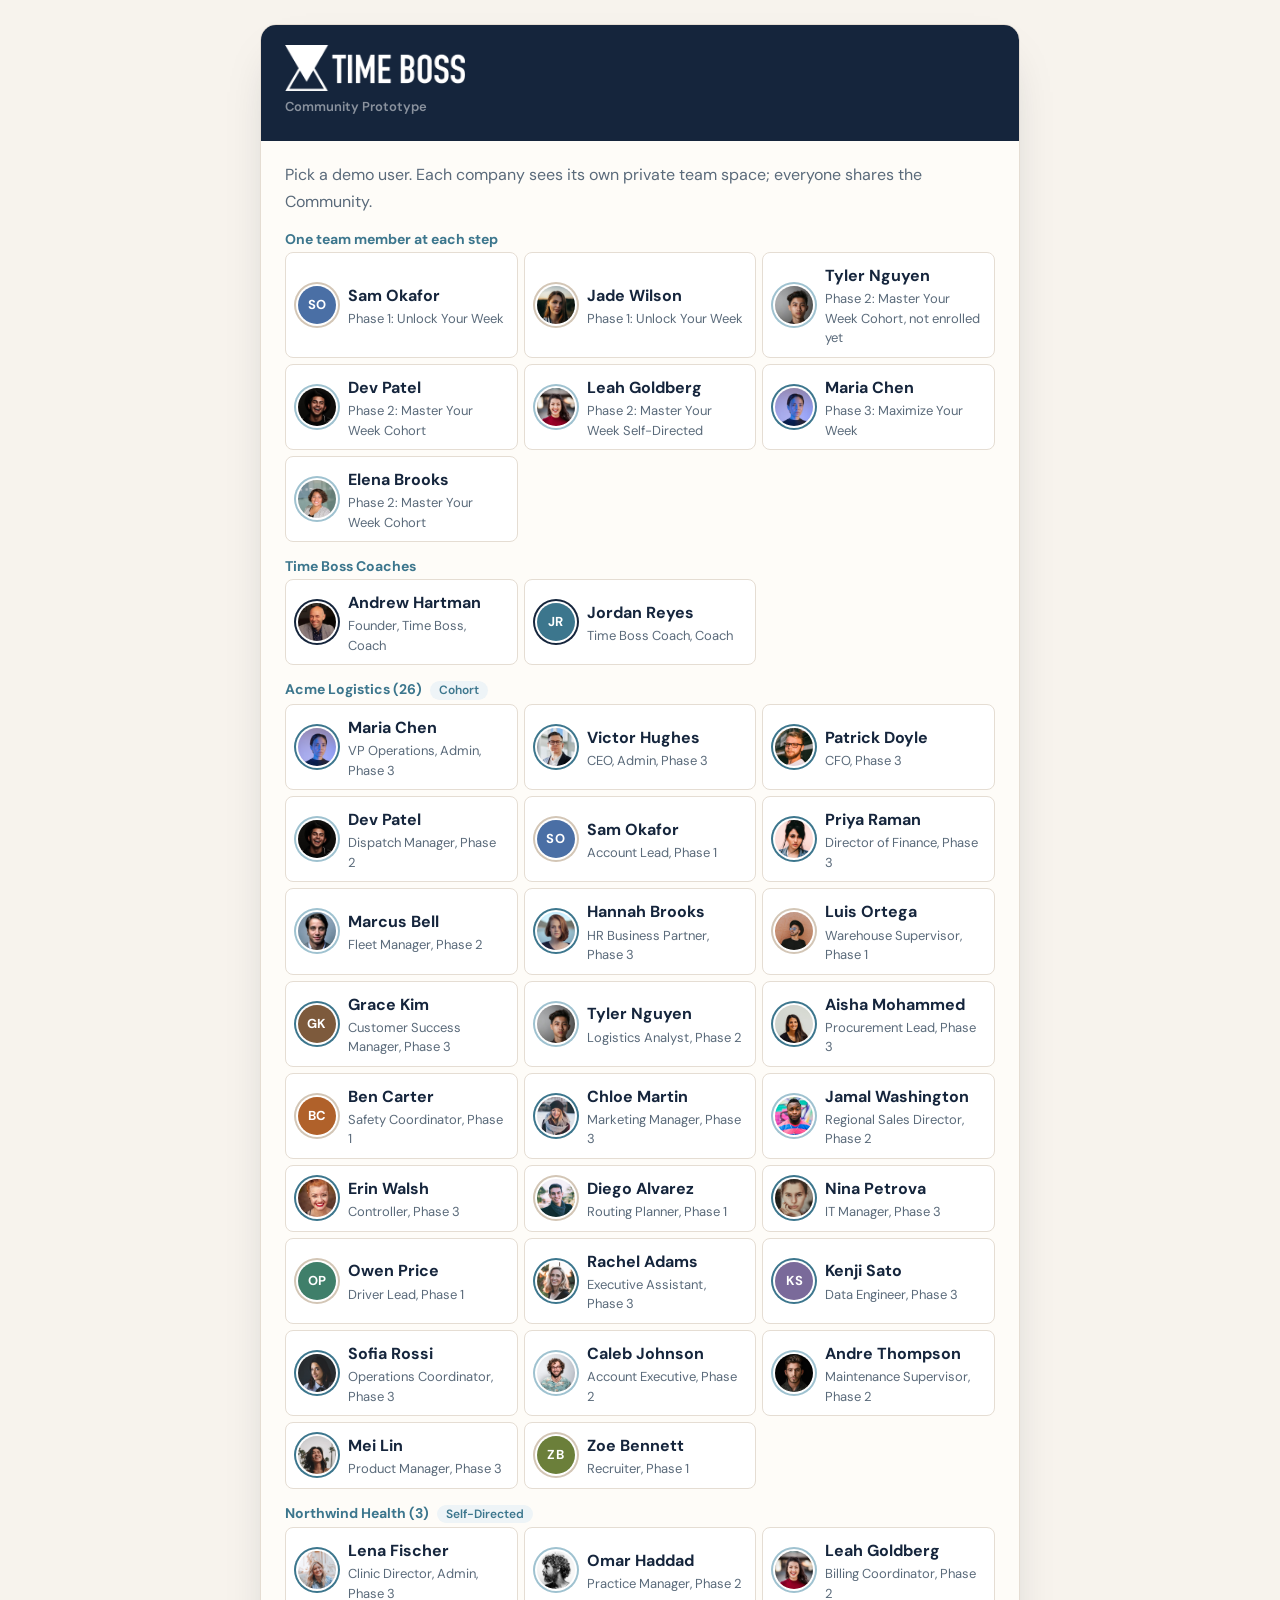
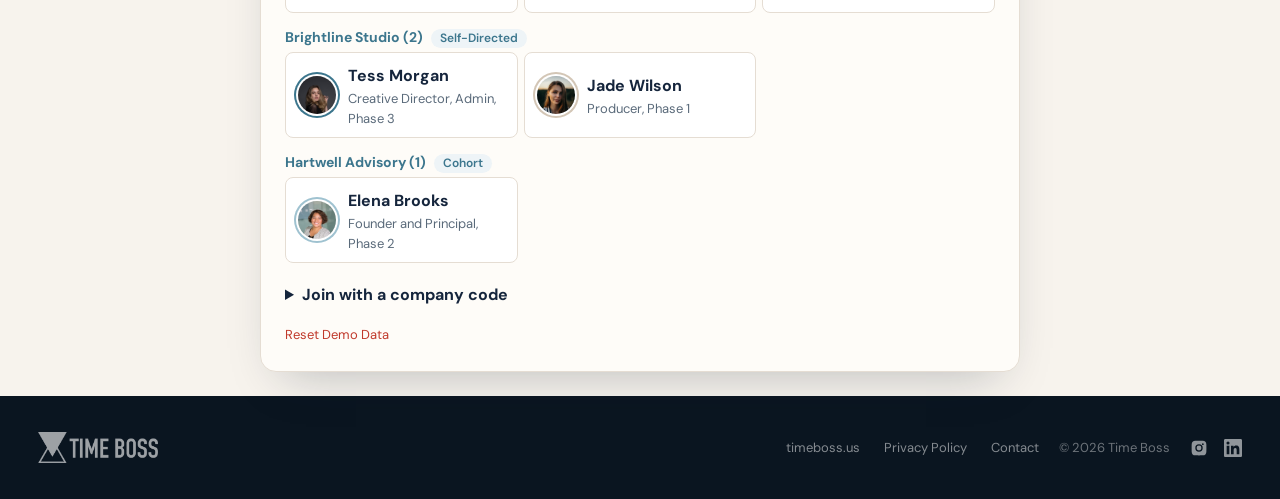
==== commit d19bacf6: "Bump asset version for publish Co-Authored-By: Claude Opus 5.5 <noreply@anthropic.com>" ====
--- a/timeboss-lms/index.html
+++ b/timeboss-lms/index.html
@@ -12,12 +12,12 @@
   <link rel="preconnect" href="https://fonts.googleapis.com">
   <link rel="preconnect" href="https://fonts.gstatic.com" crossorigin>
   <link href="https://fonts.googleapis.com/css2?family=Playfair+Display:ital,wght@0,700;0,800;1,700;1,800&family=DM+Sans:ital,opsz,wght@0,9..40,300..700;1,9..40,300..400&display=swap" rel="stylesheet">
-  <link rel="stylesheet" href="styles.css?v=8c0fc69">
+  <link rel="stylesheet" href="styles.css?v=2c12d60">
 </head>
 <body>
   <div id="app"></div>
   <div id="toast" role="status"></div>
-  <script src="data.js?v=8c0fc69"></script>
-  <script src="app.js?v=8c0fc69"></script>
+  <script src="data.js?v=2c12d60"></script>
+  <script src="app.js?v=2c12d60"></script>
 </body>
 </html>
--- a/timeboss-lms/styles.css
+++ b/timeboss-lms/styles.css
@@ -20,6 +20,8 @@
   --good: #3c768d;
   --danger: #c0392b;
   --radius: 16px;
+  --radius-sm: 8px;
+  --pad: 24px; /* one inner padding for every card, panel and window */
   --font-body: "DM Sans", system-ui, sans-serif;
   --font-head: "Playfair Display", Georgia, serif;
   --font-label: var(--font-body);
@@ -64,7 +66,7 @@
 .brand { display: flex; gap: 10px; align-items: center; color: #fff; }
 .brand b { display: block; font-family: var(--font-label); font-size: 17px; font-weight: 800; letter-spacing: .08em; line-height: 1.1; }
 .brand small { color: rgba(255, 255, 255, .5); font-size: 12px; letter-spacing: .04em; }
-.brand .logo { width: 36px; height: 36px; border-radius: 8px; background: var(--teal); display: grid; place-items: center; color: #fff; }
+.brand .logo { width: 36px; height: 36px; border-radius: var(--radius-sm); background: var(--teal); display: grid; place-items: center; color: #fff; }
 .brand .logo .ic { width: 22px; height: 22px; }
 .brand-wrap { padding: 0 6px; margin-bottom: 16px; }
 /* Let the sidebar scroll rather than squeeze (and clip) the cards inside it */
@@ -89,7 +91,7 @@
 main { padding: 36px clamp(16px, 3vw, 48px) 64px; max-width: 1200px; width: 100%; flex: 1; }
 
 /* components */
-.card { background: var(--card); border: 1px solid var(--line); border-radius: var(--radius); padding: 24px; box-shadow: var(--shadow); margin-bottom: var(--gap); transition: border-color .2s, box-shadow .2s; }
+.card { background: var(--card); border: 1px solid var(--line); border-radius: var(--radius); padding: var(--pad); box-shadow: var(--shadow); margin-bottom: var(--gap); transition: border-color .2s, box-shadow .2s; }
 .grid { display: grid; gap: var(--gap); margin-bottom: var(--gap); }
 .grid > .card { margin: 0; }
 .grid.two { grid-template-columns: repeat(2, minmax(0, 1fr)); }
@@ -116,7 +118,7 @@
 button.link { background: none; padding: 0; margin-top: 16px; font-size: 13px; }
 .liked { color: var(--danger) !important; border-color: #ecc3be !important; }
 
-input, textarea, select { font: inherit; font-size: 15px; width: 100%; padding: 11px 13px; border: 1px solid var(--line); border-radius: 8px; background: #fff; color: var(--ink); }
+input, textarea, select { font: inherit; font-size: 15px; width: 100%; padding: 11px 13px; border: 1px solid var(--line); border-radius: var(--radius-sm); background: #fff; color: var(--ink); }
 input:focus, textarea:focus, select:focus { outline: 3px solid rgba(60, 118, 141, .14); border-color: var(--teal); }
 label { display: block; font-weight: 700; font-size: 14px; color: var(--heading); margin-bottom: 16px; }
 label input, label textarea { margin-top: 6px; font-weight: 400; }
@@ -187,7 +189,7 @@
 .note { display: flex; gap: 10px; padding: 8px 0; font-size: 15px; }
 .note-main { min-width: 0; flex: 1; overflow-wrap: anywhere; }
 .note-actions { display: flex; gap: 2px; margin: 2px 0 -4px -9px; }
-.note-act { display: inline-flex; align-items: center; gap: 5px; min-height: 34px; padding: 4px 9px; border: 0; border-radius: 8px; background: none; color: var(--muted); font: 600 13px/1 var(--font-body); font-variant-numeric: lining-nums tabular-nums; cursor: pointer; }
+.note-act { display: inline-flex; align-items: center; gap: 5px; min-height: 34px; padding: 4px 9px; border: 0; border-radius: var(--radius-sm); background: none; color: var(--muted); font: 600 13px/1 var(--font-body); font-variant-numeric: lining-nums tabular-nums; cursor: pointer; }
 @media (hover: hover) { .note-act:hover { background: var(--paper); color: var(--heading); } }
 .note-act.liked { color: var(--danger); }
 .note-replies { margin-left: 44px; }
@@ -195,7 +197,7 @@
 .note-replies .note:last-child { padding-bottom: 8px; }
 .note-reply-form { margin: 6px 0 2px; }
 /* Highlight for the comment a notification opened: inside the comment's own box, so it never covers the replies below */
-.note.target { margin: 0 -8px; padding-left: 8px; padding-right: 8px; border-radius: 8px; animation: note-target 2.4s ease-out forwards; }
+.note.target { margin: 0 -8px; padding-left: 8px; padding-right: 8px; border-radius: var(--radius-sm); animation: note-target 2.4s ease-out forwards; }
 @keyframes note-target { 0%, 40% { background: var(--teal-soft); } 100% { background: transparent; } }
 .replies .note.target { animation-name: note-target-dark; }
 @keyframes note-target-dark { 0%, 40% { background: rgba(159, 194, 208, .16); } 100% { background: transparent; } }
@@ -208,12 +210,12 @@
 .detail { max-width: 760px; }
 /* Notifications */
 .hdr-right { display: flex; align-items: center; gap: 10px; }
-.bell { position: relative; display: grid; place-items: center; width: 48px; height: 48px; border-radius: 16px; color: var(--heading); background: var(--card); border: 1px solid var(--line); -webkit-tap-highlight-color: transparent; }
+.bell { position: relative; display: grid; place-items: center; width: 48px; height: 48px; border-radius: var(--radius); color: var(--heading); background: var(--card); border: 1px solid var(--line); -webkit-tap-highlight-color: transparent; }
 .bell:hover { border-color: var(--line-strong); background: #fff; }
 .bell .ic { width: 22px; height: 22px; }
 .bell-n { position: absolute; top: -6px; right: -6px; min-width: 20px; height: 20px; padding: 0 5px; box-sizing: border-box; display: grid; place-items: center; border-radius: 100px; background: var(--danger); color: #fff; font: 800 11px/1 var(--font-body); font-variant-numeric: lining-nums tabular-nums; box-shadow: 0 0 0 2px var(--paper); }
 .notif-list { padding: 6px; }
-.notif { position: relative; display: flex; gap: 12px; align-items: flex-start; padding: 12px 34px 12px 10px; border-radius: 16px; color: var(--ink); text-decoration: none; }
+.notif { position: relative; display: flex; gap: 12px; align-items: flex-start; padding: 12px 34px 12px 10px; border-radius: var(--radius); color: var(--ink); text-decoration: none; }
 .notif + .notif { margin-top: 2px; }
 .notif:hover { background: var(--paper); }
 .notif.unread { background: var(--teal-soft); }
@@ -245,8 +247,8 @@
 .done .check { background: var(--teal); border-color: var(--teal); color: #fff; }
 .lesson { max-width: 780px; padding: 36px; }
 .lesson p { font-size: 17px; line-height: 1.75; }
-.video { aspect-ratio: 16/9; background: var(--navy); border-radius: 16px; display: grid; place-items: center; color: rgba(255, 255, 255, .5); font-weight: 600; margin: 18px 0 24px; }
-.action-box { background: var(--teal-soft); border-radius: 8px; padding: 16px 18px; margin: 24px 0; }
+.video { aspect-ratio: 16/9; background: var(--navy); border-radius: var(--radius); display: grid; place-items: center; color: rgba(255, 255, 255, .5); font-weight: 600; margin: 18px 0 24px; }
+.action-box { background: var(--teal-soft); border-radius: var(--radius-sm); padding: 16px 18px; margin: 24px 0; }
 .action-box b { color: var(--heading); font-size: 14px; }
 .action-box p { margin: 6px 0 0; font-size: 16px; }
 
@@ -255,7 +257,7 @@
 .event-actions { display: flex; flex-direction: column; gap: 8px; align-items: stretch; }
 .event-actions .btn { justify-content: center; }
 .event p { margin: 2px 0; }
-.date-chip { width: 62px; text-align: center; background: var(--navy); border-radius: 8px; padding: 10px 0; flex: none; }
+.date-chip { width: 62px; text-align: center; background: var(--navy); border-radius: var(--radius-sm); padding: 10px 0; flex: none; }
 .date-chip b { font-family: var(--font-label); font-size: 24px; font-weight: 800; display: block; color: #fff; line-height: 1.1; }
 .date-chip small { color: var(--teal-2); font-weight: 600; font-size: 12px; }
 
@@ -268,24 +270,25 @@
 .stepper span { flex: 1; height: 5px; border-radius: 100px; background: var(--warm-accent); }
 .stepper .done { background: var(--teal); }
 .stepper .cur { background: var(--teal); }
-.timer { font: 800 28px/1 var(--font-label); letter-spacing: .02em; background: var(--navy); color: #fff; padding: 12px 16px; border-radius: 8px; font-variant-numeric: tabular-nums; }
+.timer { font: 800 28px/1 var(--font-label); letter-spacing: .02em; background: var(--navy); color: #fff; padding: 12px 16px; border-radius: var(--radius-sm); font-variant-numeric: tabular-nums; }
 .timer.over { background: var(--danger); }
-.guide { font-size: 16px; background: var(--teal-soft); border-radius: 8px; padding: 14px 16px; }
-.warn { background: #f6ebe0; color: #8a4b1f; border-radius: 8px; padding: 12px 16px; margin-bottom: 16px; font-weight: 700; }
+.guide { font-size: 16px; background: var(--teal-soft); border-radius: var(--radius-sm); padding: 14px 16px; }
+.warn { background: #f6ebe0; color: #8a4b1f; border-radius: var(--radius-sm); padding: 12px 16px; margin-bottom: 16px; font-weight: 700; }
 .ai details { margin: 10px 0 14px; }
 /* Same as the timeboss.us blog prompt boxes: copy, then "and paste in" the assistant logos */
-button.link.ai-preview { display: block; margin: 8px 0 14px; font-size: 15px; font-weight: 700; }
+.ai-note { margin: 0; font-size: 14px; line-height: 1.6; }
+button.link.ai-preview { display: block; margin: 10px 0 14px; font-size: 14px; font-weight: 700; }
 .prompt-modal { width: min(720px, calc(100% - 32px)); padding-bottom: 18px; }
-.prompt-text { flex: 1; min-height: 0; overflow: auto; margin: 0 0 14px; padding: 14px 16px; background: var(--paper); border: 1px solid var(--line); border-radius: 8px; font-size: 13.5px; line-height: 1.55; white-space: pre-wrap; overflow-wrap: anywhere; }
+.prompt-text { flex: 1; min-height: 0; overflow: auto; margin: 0 0 14px; padding: 14px 16px; background: var(--paper); border: 1px solid var(--line); border-radius: var(--radius-sm); font-size: 13.5px; line-height: 1.55; white-space: pre-wrap; overflow-wrap: anywhere; }
 .ai-actions { align-items: center; gap: 10px 12px; flex-wrap: wrap; }
 .ai-paste { display: inline-flex; align-items: center; gap: 8px; font-size: 14px; color: var(--muted); }
 .ai-paste img { height: 34px; width: auto; }
-pre { white-space: pre-wrap; font: 12.5px/1.55 ui-monospace, Menlo, monospace; background: var(--paper); border-radius: 8px; padding: 14px; max-height: 320px; overflow: auto; }
+pre { white-space: pre-wrap; font: 12.5px/1.55 ui-monospace, Menlo, monospace; background: var(--paper); border-radius: var(--radius-sm); padding: 14px; max-height: 320px; overflow: auto; }
 summary { cursor: pointer; font-weight: 700; color: var(--heading); }
 .run summary { font-weight: 400; }
 
 /* cohort */
-.cohort-hero { background: var(--navy); color: #fff; border-radius: 16px; padding: clamp(28px, 5vw, 64px); max-width: 880px; position: relative; overflow: hidden; }
+.cohort-hero { background: var(--navy); color: #fff; border-radius: var(--radius); padding: clamp(28px, 5vw, 64px); max-width: 880px; position: relative; overflow: hidden; }
 .cohort-hero .eyebrow { color: var(--teal-2); }
 .cohort-hero h1 { font-size: clamp(36px, 5.4vw, 68px); color: #fff; line-height: 1.05; letter-spacing: -.02em; }
 .cohort-hero .lead { font-size: 18px; color: rgba(255, 255, 255, .7); max-width: 620px; }
@@ -297,11 +300,11 @@
 /* login */
 .login { min-height: 100vh; display: grid; place-items: center; padding: 24px 16px; background: var(--bg); }
 .login-card { border: 1px solid var(--line); box-shadow: var(--shadow-hover); }
-.login-card { background: var(--card); border-radius: 16px; padding: 28px; overflow: hidden; width: min(760px, 100%); }
+.login-card { background: var(--card); border-radius: var(--radius); padding: var(--pad); overflow: hidden; width: min(760px, 100%); }
 .picks { display: grid; grid-template-columns: repeat(auto-fill, minmax(220px, 1fr)); gap: 6px; }
 .login-group { margin-top: 16px; }
 .login-group h4 { font-size: 14px; font-weight: 700; color: var(--teal); }
-.user-pick { display: flex; gap: 12px; align-items: center; width: 100%; text-align: left; background: #fff; border: 1px solid var(--line); border-radius: 8px; padding: 9px 12px; margin: 0; transition: border-color .2s, box-shadow .2s; }
+.user-pick { display: flex; gap: 12px; align-items: center; width: 100%; text-align: left; background: #fff; border: 1px solid var(--line); border-radius: var(--radius-sm); padding: 9px 12px; margin: 0; transition: border-color .2s, box-shadow .2s; }
 .user-pick b { color: var(--heading); }
 .user-pick:hover { border-color: var(--line-strong); box-shadow: var(--shadow-hover); }
 .join { margin-top: 18px; }
@@ -309,7 +312,7 @@
 
 /* Habits: the WPM + DRM chains. The one bold element; everything else stays quiet. */
 .habits { display: grid; grid-template-columns: 1fr 1fr; margin-bottom: var(--gap); gap: var(--gap); position: relative; }
-.habits-half { background: var(--navy); color: #fff; border-radius: var(--radius); padding: 28px 30px; overflow: hidden; } /* Weekly Planning and Daily Review each get their own card */
+.habits-half { background: var(--navy); color: #fff; border-radius: var(--radius); padding: var(--pad); overflow: hidden; } /* Weekly Planning and Daily Review each get their own card */
 .habits-half { position: relative; display: flex; flex-direction: column; gap: 10px; }
 .habits-count { display: flex; align-items: baseline; gap: 10px; }
 .habits-count b { font-family: var(--font-body); font-size: clamp(56px, 6vw, 80px); font-weight: 800; line-height: .9; letter-spacing: -.03em; color: #fff; font-variant-numeric: lining-nums; }
@@ -339,7 +342,7 @@
 .chain.light .pip.now { border-color: var(--teal); }
 
 /* Completion moment after a meeting is saved */
-.celebrate { background: var(--navy); color: #fff; border-radius: 16px; padding: clamp(32px, 6vw, 64px); text-align: center; max-width: 720px; margin: 0 auto 18px; position: relative; overflow: hidden; }
+.celebrate { background: var(--navy); color: #fff; border-radius: var(--radius); padding: clamp(32px, 6vw, 64px); text-align: center; max-width: 720px; margin: 0 auto 18px; position: relative; overflow: hidden; }
 .celebrate > * { position: relative; }
 .celebrate h1 { color: #fff; font-size: clamp(30px, 4vw, 44px); margin-bottom: 6px; }
 .celebrate p { color: rgba(255, 255, 255, .72); margin: 0 auto 22px; max-width: 46ch; }
@@ -358,7 +361,7 @@
 .celebrate .plus-one { position: absolute; top: 4px; right: -44px; font-family: var(--font-body); font-size: 22px; font-weight: 800; color: var(--navy); background: var(--teal-2); border-radius: 100px; padding: 4px 10px; opacity: 0; animation: plus-pop 1.4s cubic-bezier(.2, 1.4, .4, 1) .95s forwards; }
 @keyframes plus-pop { 0% { opacity: 0; transform: translateY(14px) scale(.4); } 30% { opacity: 1; transform: translateY(-6px) scale(1.1); } 60%, 100% { opacity: 1; transform: translateY(0) scale(1); } }
 /* A badge, not a button: outlined, small caps-free label with a medal */
-.celebrate .milestone { display: inline-flex; align-items: center; gap: 7px; margin: -10px 0 22px; padding: 5px 12px 5px 8px; border: 1.5px solid var(--teal-2); border-radius: 8px; background: rgba(159, 194, 208, .12); color: var(--teal-2); font: 700 13px/1.2 var(--font-body); letter-spacing: .01em; animation: plus-pop 1s ease-out 1.3s both; }
+.celebrate .milestone { display: inline-flex; align-items: center; gap: 7px; margin: -10px 0 22px; padding: 5px 12px 5px 8px; border: 1.5px solid var(--teal-2); border-radius: var(--radius-sm); background: rgba(159, 194, 208, .12); color: var(--teal-2); font: 700 13px/1.2 var(--font-body); letter-spacing: .01em; animation: plus-pop 1s ease-out 1.3s both; }
 .celebrate .milestone .ic { width: 17px; height: 17px; stroke-width: 2; }
 .confetti { position: absolute; left: 50%; top: 42%; width: 0; height: 0; pointer-events: none; z-index: 2; }
 .confetti i { position: absolute; left: 0; top: 0; opacity: 0; animation: confetti-burst 2.6s cubic-bezier(.15, .7, .3, 1) var(--d) forwards; }
@@ -374,10 +377,10 @@
 @media (prefers-reduced-motion: reduce) { .celebrate .pip.new, .celebrate .pip.new::after, .celebrate .big.bump, .note.fresh, .note.target { animation: none; } .celebrate .plus-one, .celebrate .milestone { animation: none; opacity: 1; } .confetti { display: none; } }
 
 /* Master Your Week CTA: one look everywhere (sidebar, home, community) */
-.myw { background: var(--teal); color: #fff; border-radius: var(--radius); padding: 22px; margin-bottom: var(--gap); position: relative; overflow: hidden; display: flex; flex-direction: column; align-items: flex-start; }
+.myw { background: var(--teal); color: #fff; border-radius: var(--radius); padding: var(--pad); margin-bottom: var(--gap); position: relative; overflow: hidden; display: flex; flex-direction: column; align-items: flex-start; }
 .myw .myw-head { align-self: stretch; font-family: var(--font-body); font-size: 20px; font-weight: 700; color: #fff; padding-bottom: 10px; margin-bottom: 12px; border-bottom: 1px solid rgba(255, 255, 255, .2); position: relative; }
 /* The Home phase card's next step uses the same teal Your Next Step panel */
-.phase-card .myw { border-radius: 0; margin: 0; padding: 22px 26px 26px; }
+.phase-card .myw { border-radius: 0; margin: 0; padding: var(--pad); }
 .phase-card .myw h2 { color: #fff; }
 .phase-card .myw p { color: rgba(255, 255, 255, .85); font-size: 15.5px; }
 .myw .btn:not(.accent):not(.ghost) { background: #fff; color: var(--navy); }
@@ -434,17 +437,17 @@
 .compose-actions { position: relative; }
 .compose-tools { display: none; gap: 2px; margin: 0 auto 0 26px; } /* icons line up with the text box */
 .compose.active .compose-tools, .compose.has-att .compose-tools { display: flex; }
-.tool { display: inline-grid; place-items: center; width: 34px; height: 34px; padding: 0; border: 0; border-radius: 8px; background: none; color: var(--teal); cursor: pointer; font: 800 11px/1 var(--font-label); letter-spacing: .04em; }
+.tool { display: inline-grid; place-items: center; width: 34px; height: 34px; padding: 0; border: 0; border-radius: var(--radius-sm); background: none; color: var(--teal); cursor: pointer; font: 800 11px/1 var(--font-label); letter-spacing: .04em; }
 .tool .ic { width: 19px; height: 19px; }
-.tool-gif { border: 1.5px solid currentColor; width: auto; height: 22px; padding: 0 6px; margin: 6px 4px; border-radius: 8px; }
+.tool-gif { border: 1.5px solid currentColor; width: auto; height: 22px; padding: 0 6px; margin: 6px 4px; border-radius: var(--radius-sm); }
 @media (hover: hover) { .tool:hover { background: var(--teal-soft); } .tool-gif:hover { background: var(--teal-soft); } }
 .reply-form .tool { color: var(--teal-2); }
 @media (hover: hover) { .reply-form .tool:hover { background: rgba(255, 255, 255, .08); } }
-.picker { display: grid; gap: 4px; margin: 8px 0 0 34px; padding: 8px; background: var(--card); border: 1px solid var(--line-strong); border-radius: 8px; box-shadow: var(--shadow-hover); }
+.picker { display: grid; gap: 4px; margin: 8px 0 0 34px; padding: 8px; background: var(--card); border: 1px solid var(--line-strong); border-radius: var(--radius-sm); box-shadow: var(--shadow-hover); }
 .picker-emoji { grid-template-columns: repeat(auto-fill, minmax(36px, 1fr)); }
 .picker-gif { grid-template-columns: repeat(3, minmax(0, 1fr)); }
-.pick-emoji { height: 36px; border: 0; border-radius: 8px; background: none; font-size: 22px; cursor: pointer; }
-.pick-gif { padding: 0; border: 0; border-radius: 8px; overflow: hidden; cursor: pointer; background: none; }
+.pick-emoji { height: 36px; border: 0; border-radius: var(--radius-sm); background: none; font-size: 22px; cursor: pointer; }
+.pick-gif { padding: 0; border: 0; border-radius: var(--radius-sm); overflow: hidden; cursor: pointer; background: none; }
 .pick-gif img { display: block; width: 100%; aspect-ratio: 8 / 5; object-fit: cover; }
 @media (hover: hover) { .pick-emoji:hover { background: var(--teal-soft); } .pick-gif:hover { outline: 2px solid var(--teal); } }
 .att-preview { position: relative; width: min(240px, 100%); }
@@ -453,7 +456,7 @@
 .att-preview .att img { width: 100%; max-width: none; }
 .att-remove { position: absolute; top: 6px; right: 6px; width: 26px; height: 26px; border: 0; border-radius: 50%; background: rgba(10, 21, 32, .75); color: #fff; font-size: 17px; line-height: 1; cursor: pointer; }
 .att { margin: 10px 0 2px; width: min(520px, 100%); }
-.att img { display: block; width: 100%; height: auto; border-radius: 8px; border: 1px solid var(--line); }
+.att img { display: block; width: 100%; height: auto; border-radius: var(--radius-sm); border: 1px solid var(--line); }
 .att-gif, .note .att-gif { width: min(280px, 100%); }
 .note .att { width: min(360px, 100%); }
 .att img { cursor: zoom-in; }
@@ -504,14 +507,14 @@
 .act-snip { color: var(--muted); text-decoration: none; display: -webkit-box; -webkit-line-clamp: 2; -webkit-box-orient: vertical; overflow: hidden; }
 .act-when { font-size: 13px; color: var(--muted); text-decoration: none; }
 .team-activity .btn { margin-top: 10px; }
-.act-group { cursor: pointer; border-radius: 8px; }
+.act-group { cursor: pointer; border-radius: var(--radius-sm); }
 @media (hover: hover) { .act-group:hover { background: var(--paper); } }
 .act-group .act-main p::after { content: " · See who"; color: var(--teal); font-weight: 600; }
 .card-head { display: flex; justify-content: space-between; align-items: center; gap: 12px; margin-bottom: 10px; flex-wrap: wrap; }
 .card-head h3 { margin: 0; font-size: 20px; }
 .seg { display: flex; width: 100%; border: 1px solid var(--line-strong); border-radius: 100px; padding: 2px; margin-bottom: 8px; }
 .seg button { flex: 1; }
-.seg button { background: none; padding: 4px 12px; border-radius: 8px; font-size: 12.5px; font-weight: 600; color: var(--muted); }
+.seg button { background: none; padding: 6px 12px; border-radius: 100px; font-size: 12.5px; font-weight: 600; color: var(--muted); }
 .seg button.on { background: var(--navy); color: #fff; }
 .lb { list-style: none; padding: 0; margin: 0 0 12px; }
 .lb-cols { display: grid; grid-template-columns: repeat(auto-fit, minmax(220px, 1fr)); gap: 8px 24px; }
@@ -524,7 +527,7 @@
 @media (max-width: 760px) { .lb-cols { grid-template-columns: 1fr; gap: 8px; } }
 .lb li > * { display: flex; align-items: center; gap: 12px; padding: 10px 6px; border-bottom: 1px solid var(--line); color: var(--ink); font-size: 14.5px; }
 .lb li a:hover { background: var(--paper); }
-.lb li.you > * { background: var(--teal-soft); border-radius: 8px; font-weight: 700; }
+.lb li.you > * { background: var(--teal-soft); border-radius: var(--radius-sm); font-weight: 700; }
 .lb .rank { min-width: 28px; margin-right: 4px; text-align: right; font-family: var(--font-body); font-weight: 800; color: var(--muted); font-size: 15px; font-variant-numeric: lining-nums tabular-nums; }
 .lb li:nth-child(-n+3):not(.lb-me) .rank { color: var(--teal); font-size: 16px; }
 .lb .lb-me .rank { font-size: 13px; }
@@ -553,7 +556,7 @@
 .th-sort { padding: 0; border: 0; background: none; font: inherit; color: inherit; text-align: left; cursor: pointer; white-space: nowrap; }
 .th-sort.on { color: var(--heading); font-weight: 700; }
 .t-lab { display: none; }
-.admin-bar { display: flex; align-items: center; gap: 8px; margin: 0 0 16px; padding: 10px 14px; border-radius: 12px; background: var(--line); color: var(--heading); font-size: 14px; font-weight: 500; }
+.admin-bar { display: flex; align-items: center; gap: 8px; margin: 0 0 16px; padding: 10px 14px; border-radius: var(--radius-sm); background: var(--line); color: var(--heading); font-size: 14px; font-weight: 500; }
 .admin-bar .ic { width: 16px; height: 16px; flex: none; }
 .sub-lock { display: inline-flex; vertical-align: -2px; margin-left: 6px; cursor: help; }
 .th-help { display: inline-grid; place-items: center; width: 15px; height: 15px; margin-left: 3px; border: 1px solid currentColor; border-radius: 50%; font-size: 10px; font-weight: 700; line-height: 1; vertical-align: 1px; cursor: help; }
@@ -591,7 +594,7 @@
 .course-row .bar { margin-top: 6px; }
 
 /* tools */
-.check-row { display: flex; gap: 12px; align-items: flex-start; font-weight: 500; font-size: 15.5px; padding: 13px 14px; border: 1px solid var(--line); border-radius: 8px; background: #fff; margin-bottom: 8px; cursor: pointer; transition: border-color .15s, background .15s; }
+.check-row { display: flex; gap: 12px; align-items: flex-start; font-weight: 500; font-size: 15.5px; padding: 13px 14px; border: 1px solid var(--line); border-radius: var(--radius-sm); background: #fff; margin-bottom: 8px; cursor: pointer; transition: border-color .15s, background .15s; }
 .check-row input { width: 20px; height: 20px; margin: 1px 0 0; accent-color: var(--teal); flex: none; }
 .check-row:has(input:checked) { border-color: var(--teal); background: var(--teal-soft); }
 .steps-preview .phase-label { list-style: none; margin: 20px 0 8px -22px; font-family: var(--font-body); font-size: 19px; font-weight: 700; color: var(--teal); }
@@ -610,7 +613,7 @@
 .calendly iframe { display: block; width: 100%; height: 760px; border: 0; }
 
 /* keyboard focus */
-a:focus-visible, button:focus-visible, summary:focus-visible { outline: 3px solid var(--teal-2); outline-offset: 2px; border-radius: 8px; }
+a:focus-visible, button:focus-visible, summary:focus-visible { outline: 3px solid var(--teal-2); outline-offset: 2px; border-radius: var(--radius-sm); }
 
 /* Phases: 1 Unlock Your Week Workshop → 2 Master Your Week Cohort → 3 Maximize Your Week */
 .card.phase-card { padding: 0; overflow: hidden; }
@@ -630,7 +633,7 @@
 .phase-n { flex: none; width: 30px; height: 30px; border-radius: 50%; display: inline-grid; place-items: center; font-family: var(--font-body); font-weight: 700; font-size: 14px; line-height: 1; font-variant-numeric: lining-nums tabular-nums; border: 2px solid var(--line-strong); color: var(--muted); background: var(--card); }
 .done > .phase-n, .done .phase-n { background: var(--teal); border-color: var(--teal); color: #fff; font-family: var(--font-body); font-size: 14px; }
 .current > .phase-n, .current .phase-n { background: var(--navy); border-color: var(--navy); color: #fff; }
-.phase-body { padding: 24px 26px 26px; }
+.phase-body { padding: var(--pad); }
 .phase-body h2 { font-size: clamp(24px, 2.6vw, 32px); margin-bottom: 8px; }
 .phase-body p { color: var(--muted); max-width: 64ch; }
 .phase-body .bar { max-width: 420px; margin-bottom: 18px; }
@@ -691,7 +694,7 @@
 .events-lock::after { border: 1.5px solid #b9aa97; }
 .habits-lock::after { border: 1.5px solid #0f1b2c; }
 .locked-overlay { position: absolute; inset: 0; display: grid; place-items: center; padding: 20px; }
-.locked-msg { background: var(--card); border: 1.5px solid #b9aa97; border-radius: var(--radius); box-shadow: var(--shadow-hover); padding: 24px 26px; max-width: 460px; text-align: center; }
+.locked-msg { background: var(--card); border: 1.5px solid #b9aa97; border-radius: var(--radius); box-shadow: var(--shadow-hover); padding: var(--pad); max-width: 460px; text-align: center; }
 .locked-msg h2 { font-size: clamp(21px, 2.3vw, 26px); margin: 10px 0 8px; }
 .locked-msg p { font-size: 15px; margin-bottom: 16px; }
 .locked-badge { display: inline-flex; align-items: center; gap: 6px; font-size: 13px; font-weight: 600; color: var(--teal); background: var(--teal-soft); padding: 4px 12px; border-radius: 100px; }
@@ -722,8 +725,8 @@
 .proof .proof-all { margin: 0 0 0 2px; line-height: inherit; vertical-align: baseline; }
 .proof.compact .proof-all { color: var(--teal-2); font-size: 13.5px; }
 .modal-backdrop { position: fixed; inset: 0; background: rgba(10, 21, 32, .55); z-index: 60; }
-.modal { position: fixed; z-index: 61; left: 50%; top: 50%; transform: translate(-50%, -50%); width: min(560px, calc(100% - 32px)); max-height: min(720px, calc(100dvh - 48px)); display: flex; flex-direction: column; background: var(--card); border-radius: var(--radius); box-shadow: 0 30px 80px -20px rgba(10, 21, 32, .5); padding: 22px 22px 8px; }
-.photo-modal { width: auto; align-items: center; gap: 14px; padding: 28px; }
+.modal { position: fixed; z-index: 61; left: 50%; top: 50%; transform: translate(-50%, -50%); width: min(560px, calc(100% - 32px)); max-height: min(720px, calc(100dvh - 48px)); display: flex; flex-direction: column; background: var(--card); border-radius: var(--radius); box-shadow: 0 30px 80px -20px rgba(10, 21, 32, .5); padding: var(--pad); }
+.photo-modal { width: auto; align-items: center; gap: 14px; padding: var(--pad); }
 .photo-modal b { color: var(--heading); font-size: 18px; }
 .avatar.xxl { width: min(288px, 70vw); height: min(288px, 70vw); font-size: min(96px, 23vw); }
 .pp-photo { padding: 0; border: 0; background: none; border-radius: 50%; cursor: zoom-in; flex: none; }
@@ -751,16 +754,16 @@
 }
 .pm { position: relative; }
 /* The profile button is one outlined box around the picture, its numbers, and the arrow */
-.pm-btn { display: flex; align-items: center; gap: 8px; padding: 12px 8px 8px; /* extra top: the avatar ring draws 4px outside the picture */ border-radius: 16px; color: var(--heading); background: var(--card); border: 1px solid var(--line); -webkit-tap-highlight-color: transparent; }
+.pm-btn { display: flex; align-items: center; gap: 8px; padding: 12px 8px 8px; /* extra top: the avatar ring draws 4px outside the picture */ border-radius: var(--radius); color: var(--heading); background: var(--card); border: 1px solid var(--line); -webkit-tap-highlight-color: transparent; }
 .pm-btn:hover, .pm-btn[aria-expanded="true"] { border-color: var(--line-strong); background: #fff; }
 .pm-chev { width: 16px; height: 16px; }
 .pav.pav-menu-av { --s: 36px; --b: 16px; --bf: 9px; gap: 3px; width: auto; }
 .pav.pav-menu-av .pbs { gap: 2px; }
-.pm-menu { position: absolute; right: 0; top: calc(100% + 8px); z-index: 50; width: 260px; background: var(--card); border: 1px solid var(--line); border-radius: 16px; box-shadow: 0 22px 48px -18px rgba(14, 27, 46, .35); padding: 8px; display: grid; }
+.pm-menu { position: absolute; right: 0; top: calc(100% + 8px); z-index: 50; width: 260px; background: var(--card); border: 1px solid var(--line); border-radius: var(--radius); box-shadow: 0 22px 48px -18px rgba(14, 27, 46, .35); padding: 8px; display: grid; }
 .pm-who { display: flex; gap: 10px; align-items: center; padding: 8px 10px 12px; border-bottom: 1px solid var(--line); margin-bottom: 6px; }
 .pm-who b { color: var(--heading); display: block; font-size: 14.5px; }
 .pm-who small { overflow-wrap: anywhere; }
-.pm-menu a, .pm-menu .pm-item { display: block; text-align: left; padding: 10px 12px; border-radius: 8px; color: var(--ink); font-weight: 500; background: none; font-size: 15px; }
+.pm-menu a, .pm-menu .pm-item { display: block; text-align: left; padding: 10px 12px; border-radius: var(--radius-sm); color: var(--ink); font-weight: 500; background: none; font-size: 15px; }
 .pm-menu a:hover, .pm-menu .pm-item:hover { background: var(--paper); }
 .avatar.photo { background-size: cover !important; background-position: center !important; }
 .avatar.xl { width: 96px; height: 96px; font-size: 32px; }
@@ -781,7 +784,7 @@
 /* Always circles; three-digit streaks shrink to fit */
 .pb:not(.coach-pb) { width: var(--b); min-width: 0; padding: 0; }
 .pb.pb-3 { font-size: calc(var(--bf) - 2.5px); letter-spacing: -.03em; }
-.tip { position: fixed; z-index: 100; max-width: 240px; padding: 7px 10px; border-radius: 8px; background: var(--navy); color: #fff; font: 500 13px/1.35 var(--font-body); box-shadow: 0 10px 24px -10px rgba(14, 27, 46, .45); pointer-events: none; }
+.tip { position: fixed; z-index: 100; max-width: 240px; padding: 7px 10px; border-radius: var(--radius-sm); background: var(--navy); color: #fff; font: 500 13px/1.35 var(--font-body); box-shadow: 0 10px 24px -10px rgba(14, 27, 46, .45); pointer-events: none; }
 .tip[hidden] { display: none; }
 .pb.phase.p1 { background: #ece3d8; color: var(--heading); }
 .pb.phase.p2 { background: var(--teal-2); color: var(--navy); }
@@ -806,7 +809,7 @@
 .settings-form .check-row b { color: var(--heading); }
 /* Save button: the same space above it as the card has below it */
 .profile-form > .row:last-child, .settings-form > .row:last-child { margin-top: 24px; }
-.remind-card { display: grid; grid-template-columns: minmax(0, 1fr) 190px; gap: 14px; align-items: center; padding: 14px 16px; border: 1px solid var(--line); border-radius: 16px; background: #fff; margin-bottom: 16px; }
+.remind-card { display: grid; grid-template-columns: minmax(0, 1fr) 190px; gap: 14px; align-items: center; padding: 14px 16px; border: 1px solid var(--line); border-radius: var(--radius); background: #fff; margin-bottom: 16px; }
 .tz-field { margin: 4px 0 18px; display: grid; gap: 6px; max-width: 360px; }
 .tz-field select { margin: 0; }
 .tz-field small { font-weight: 400; }
@@ -841,7 +844,7 @@
 .ev-main { flex: 1; min-width: 0; }
 .ev-main b { color: var(--heading); display: block; line-height: 1.3; }
 .ev-row .btn { flex: none; }
-.date-chip.sm { width: 48px; padding: 6px 0; border-radius: 8px; }
+.date-chip.sm { width: 48px; padding: 6px 0; border-radius: var(--radius-sm); }
 .date-chip.sm b { font-size: 18px; }
 .date-chip.sm small { font-size: 9.5px; }
 .link-all { display: inline-block; margin-top: 10px; font-size: 14px; font-weight: 600; color: var(--teal); text-decoration: underline; text-underline-offset: 3px; }
@@ -851,7 +854,7 @@
 .events-lock .locked-msg h2 { font-size: 19px; margin: 0; }
 
 /* Public profile */
-.pav-link { display: block; flex: none; align-self: flex-start; color: inherit; border-radius: 16px; }
+.pav-link { display: block; flex: none; align-self: flex-start; color: inherit; border-radius: var(--radius); }
 .pav-link:focus-visible { outline: 3px solid var(--teal-2); outline-offset: 2px; }
 .pp-hero { display: flex; align-items: center; gap: 22px; flex-wrap: wrap; }
 .pp-hero h1 { margin: 0 0 2px; font-size: clamp(28px, 3vw, 38px); }
@@ -867,7 +870,7 @@
 .ic.pp-check { width: 16px; height: 16px; color: var(--teal); }
 .pp-group .muted.sm { margin: 6px 0 0; }
 
-#toast { position: fixed; bottom: calc(20px + env(safe-area-inset-bottom)); left: 50%; transform: translate(-50%, 16px); display: flex; align-items: flex-start; gap: 10px; width: max-content; max-width: min(420px, calc(100% - 32px)); background: #fff; color: var(--heading); border: 1px solid var(--line); padding: 12px 16px 12px 12px; border-radius: 16px; box-shadow: 0 12px 32px rgba(15, 30, 50, .22); font-size: 14px; line-height: 1.35; transition: transform .25s, opacity .25s; opacity: 0; pointer-events: none; z-index: 50; }
+#toast { position: fixed; bottom: calc(20px + env(safe-area-inset-bottom)); left: 50%; transform: translate(-50%, 16px); display: flex; align-items: flex-start; gap: 10px; width: max-content; max-width: min(420px, calc(100% - 32px)); background: #fff; color: var(--heading); border: 1px solid var(--line); padding: 12px 16px 12px 12px; border-radius: var(--radius); box-shadow: 0 12px 32px rgba(15, 30, 50, .22); font-size: 14px; line-height: 1.35; transition: transform .25s, opacity .25s; opacity: 0; pointer-events: none; z-index: 50; }
 #toast b { display: block; font-weight: 700; }
 #toast small { display: block; margin-top: 2px; font-size: 13px; color: var(--muted); overflow-wrap: anywhere; }
 #toast .toast-ic { flex: none; width: 20px; height: 20px; color: var(--teal); stroke-width: 2.2; }
@@ -959,7 +962,6 @@
   .habits-lock .locked-msg { text-align: center; }
   .phase-track li + li { border-left: 0; border-top: 1px solid var(--line); }
   .habits { grid-template-columns: 1fr; }
-  .habits-half { padding: 24px 22px; }
   .event { grid-template-columns: 56px minmax(0, 1fr); gap: 14px; align-items: start; }
   .event-actions { grid-column: 1 / -1; flex-direction: row; }
   .event-actions .btn { flex: 1; }
@@ -969,7 +971,7 @@
   .footer-logo { margin-right: 0; }
   .grid.two, .grid.three { grid-template-columns: 1fr; }
   .page-head { flex-direction: column; align-items: flex-start; }
-  .card { padding: 20px; }
+  :root { --pad: 20px; }
   .profile-form > .row:last-child, .settings-form > .row:last-child { margin-top: 20px; }
   .lesson { padding: 22px; }
 }
@@ -1086,7 +1088,7 @@
 .pace-opts.count { display: flex; flex-wrap: wrap; }
 .pace-opt { position: relative; display: block; margin: 0; cursor: pointer; }
 .pace-opt input { position: absolute; width: 1px; height: 1px; margin: 0; padding: 0; opacity: 0; }
-.pace-opt span { display: block; padding: 12px 10px; min-width: 46px; box-sizing: border-box; text-align: center; font-weight: 600; font-size: 15px; border: 1px solid var(--line-strong); border-radius: 12px; }
+.pace-opt span { display: block; padding: 12px 10px; min-width: 46px; box-sizing: border-box; text-align: center; font-weight: 600; font-size: 15px; border: 1px solid var(--line-strong); border-radius: var(--radius-sm); }
 .pace-opt input:checked + span { background: var(--navy); border-color: var(--navy); color: #fff; }
 .pace-opt input:focus-visible + span { outline: 3px solid var(--teal-2); outline-offset: 2px; }
 .peace-bar { display: flex; gap: 2px; height: 12px; border-radius: 100px; overflow: hidden; background: var(--line); }
